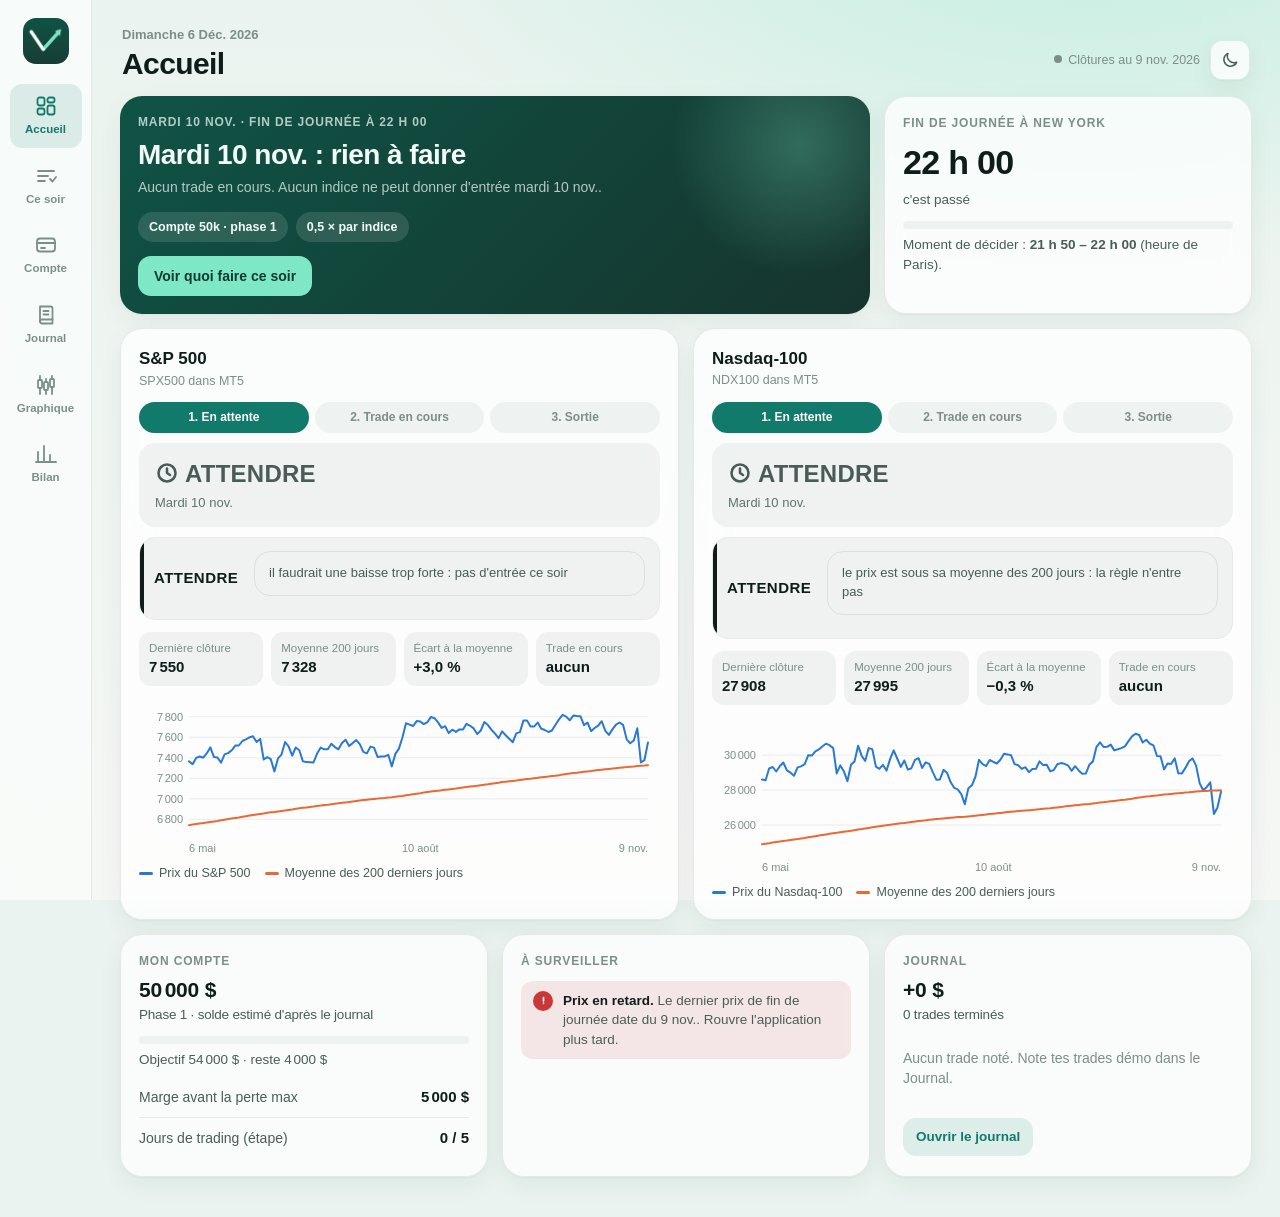
==== repli/index.html @ 4f83b770 "Repli : icônes au trait à la place des emojis Entrer, sortir, garder, rien à faire, stop, attente, t" ====
<!doctype html>
<html lang="fr">
<head>
<meta charset="utf-8">
<meta name="viewport" content="width=device-width, initial-scale=1, viewport-fit=cover">
<meta name="apple-mobile-web-app-capable" content="yes">
<meta name="mobile-web-app-capable" content="yes">
<meta name="apple-mobile-web-app-status-bar-style" content="black-translucent">
<meta name="apple-mobile-web-app-title" content="Repli">
<meta name="theme-color" content="#eaf3ef" media="(prefers-color-scheme: light)">
<meta name="theme-color" content="#0b1211" media="(prefers-color-scheme: dark)">
<title>Repli</title>
<link rel="manifest" href="manifest.webmanifest">
<link rel="apple-touch-icon" href="icons/apple-touch-icon.png">
<link rel="icon" href="icons/icon-192.png">
<link rel="stylesheet" href="app.css?v=202611092343">
<script>try{var t=JSON.parse(localStorage.getItem("repli:theme"));if(t==="light"||t==="dark")document.documentElement.dataset.theme=t;}catch(e){}</script>
</head>
<body>
<div class="shell">
  <nav class="nav" aria-label="Navigation">
    <div class="brand" aria-hidden="true"><img src="icons/icon-192.png" alt=""></div>
    <button data-v="bord" aria-label="Accueil"><svg viewBox="0 0 24 24"><rect x="3.5" y="3.5" width="7" height="8" rx="2"/><rect x="13.5" y="3.5" width="7" height="5" rx="2"/><rect x="3.5" y="14.5" width="7" height="6" rx="2"/><rect x="13.5" y="11.5" width="7" height="9" rx="2"/></svg><span>Accueil</span></button>
    <button data-v="ordres" aria-label="Ce soir"><svg viewBox="0 0 24 24"><path d="M4 7h16M4 12h10M4 17h7"/><path d="M16 15l2.5 2.5L22 13"/></svg><span>Ce soir</span></button>
    <button data-v="compte" aria-label="Compte"><svg viewBox="0 0 24 24"><rect x="3" y="5.5" width="18" height="13" rx="3"/><path d="M3 10h18"/><path d="M7 15h4"/></svg><span>Compte</span></button>
    <button data-v="journal" aria-label="Journal"><svg viewBox="0 0 24 24"><path d="M6 3.5h10.5a2 2 0 0 1 2 2V20.5H8a2 2 0 0 1-2-2z"/><path d="M6 18.5a2 2 0 0 1 2-2h10.5"/><path d="M9.5 8h5M9.5 11.5h5"/></svg><span>Journal</span></button>
    <button data-v="graph" aria-label="Graphique"><svg viewBox="0 0 24 24"><path d="M6 3v4M6 15v6M18 3v3M18 14v7M12 6v3M12 17v4"/><rect x="4" y="7" width="4" height="8" rx="1"/><rect x="10" y="9" width="4" height="8" rx="1"/><rect x="16" y="6" width="4" height="8" rx="1"/></svg><span>Graphique</span></button>
    <button data-v="regle" aria-label="Bilan"><svg viewBox="0 0 24 24"><path d="M4 20V10M10 20V4M16 20v-7M22 20H2"/></svg><span>Bilan</span></button>
  </nav>

  <main>
    <header class="top">
      <div>
        <p class="eyebrow" id="today">—</p>
        <h1 id="title">Accueil</h1>
      </div>
      <div class="top-right">
        <p class="stamp"><span class="live-dot" id="live-dot"></span><span id="stamp">Chargement des cours…</span></p>
        <button class="theme-btn" id="theme-btn" type="button" aria-label="Changer de thème">
          <svg class="i-sun" viewBox="0 0 24 24"><circle cx="12" cy="12" r="4.2"/><path d="M12 2.5v2.2M12 19.3v2.2M2.5 12h2.2M19.3 12h2.2M5.3 5.3l1.6 1.6M17.1 17.1l1.6 1.6M5.3 18.7l1.6-1.6M17.1 6.9l1.6-1.6"/></svg>
          <svg class="i-moon" viewBox="0 0 24 24"><path d="M20 14.5A8 8 0 0 1 9.5 4a8 8 0 1 0 10.5 10.5z"/></svg>
        </button>
      </div>
    </header>

    <!-- ACCUEIL -->
    <section class="view" id="v-bord" data-title="Accueil">
      <div class="grid">
        <article class="card hero s8" id="hero"></article>
        <article class="card s4" id="clock"></article>
        <article class="card s6 idx" id="idx-spx"></article>
        <article class="card s6 idx" id="idx-ndx"></article>
        <article class="card s4" id="mini-acct"></article>
        <article class="card s4" id="mini-alerts"></article>
        <article class="card s4" id="mini-journal"></article>
      </div>
    </section>

    <!-- ORDRES -->
    <section class="view" id="v-ordres" data-title="Ce soir" hidden>
      <div class="grid">
        <article class="card s12 vh" id="o-head"></article>
        <div class="s12 grid sub" id="o-list"></div>
        <details class="card s12 more-card">
          <summary><h2 style="margin:0">Passer l'ordre dans MetaTrader 5</h2></summary>
          <ol class="steps">
            <li>À <b id="o-when">21 h 50</b> (heure de Paris), lis le verdict de chaque indice ci-dessus.</li>
            <li><b>Entrer</b> : double-clic sur le symbole → <b>Ordre au marché</b>, volume = nombre de lots indiqué → <b>Buy</b>.</li>
            <li>Compte financé seulement : clic droit sur le trade → <b>Modifier</b> → <b>Stop Loss</b> au niveau indiqué (règle FundedNext des 3 %).</li>
            <li><b>Sortir</b> : onglet « Trade », <b>croix ×</b> au bout de la ligne du trade. Jamais « Sell » : ça ouvrirait un deuxième trade à l'envers.</li>
            <li>Note chaque entrée et chaque sortie dans le <b>Journal</b>, avec le prix réellement obtenu.</li>
          </ol>
        </details>
      </div>
    </section>

    <!-- COMPTE -->
    <section class="view" id="v-compte" data-title="Mon compte FundedNext" hidden>
      <div class="grid">
        <article class="card s7" id="acct-status"></article>
        <article class="card s5">
          <h2>Réglages du compte</h2>
          <label class="field"><span>Taille du compte</span><select id="c-size">
            <option value="6000">6 000 $</option><option value="15000">15 000 $</option><option value="25000">25 000 $</option>
            <option value="50000">50 000 $</option><option value="100000">100 000 $</option><option value="200000">200 000 $</option></select></label>
          <label class="field"><span>Taille de position</span><select id="c-lev"><option value="0.5">0,5 × par indice (tranquille)</option><option value="0.75">0,75 × par indice</option><option value="1">1 × par indice</option></select></label>
          <label class="field"><span>Étape</span><select id="c-phase"><option value="1">Phase 1 (+8 %)</option><option value="2">Phase 2 (+5 %)</option><option value="3">Compte financé</option></select></label>
          <label class="field"><span>Début de l'étape</span><input id="c-start" type="date"></label>
          <label class="field"><span>Solde actuel (MT5)</span><input id="c-bal" type="number" inputmode="decimal" placeholder="estimé d'après le journal"><em>$</em></label>
          <details class="more">
            <summary>Réglages avancés</summary>
            <label class="field"><span>Unités d'indice par lot, SPX500</span><input id="c-ct-spx" type="number" inputmode="decimal" step="any"></label>
            <label class="field"><span>Unités d'indice par lot, NDX100</span><input id="c-ct-ndx" type="number" inputmode="decimal" step="any"></label>
            <label class="field"><span>Pas de volume (lots)</span><input id="c-step" type="number" inputmode="decimal" step="any"></label>
            <p class="muted">À lire dans MT5 : clic droit sur le symbole → Spécification → « Taille du contrat » et « Pas du volume ».</p>
          </details>
        </article>
        <article class="card s12" id="live-card">
          <h2>Prix en direct</h2>
          <p class="muted" id="live-state" style="margin:0 0 10px">—</p>
          <label class="field"><span>Clé Finnhub (gratuite)</span><input id="fh-key" type="text" autocomplete="off" spellcheck="false" placeholder="colle ta clé ici"></label>
          <button class="btn" id="fh-save" style="max-width:340px">Enregistrer la clé</button>
          <p class="muted">Crée un compte gratuit sur finnhub.io, copie ta clé « API key » et colle-la ici. Elle reste sur cet appareil.</p>
        </article>
        <article class="card s12" id="notif-card">
          <h2>Notifications du soir</h2>
          <p class="muted" style="margin:0 0 10px">Vers 21 h 30 (heure de Paris), une notification te dit quoi faire, seulement les soirs où un indice est à surveiller.</p>
          <button class="btn" id="n-on" style="max-width:340px">Activer les notifications</button>
          <p class="muted" id="n-status"></p>
          <div id="n-code" hidden>
            <label class="field col"><textarea id="n-sub" rows="4" readonly></textarea></label>
            <button class="btn ghost small" id="n-copy">Copier le code</button>
          </div>
        </article>
        <details class="card s12 more-card">
          <summary><h2 style="margin:0">Les mots de l'appli</h2></summary>
          <div class="rules">
            <div><b>Entrer</b><span>Acheter l'indice (bouton Buy dans MT5). Le trade commence.</span></div>
            <div><b>Sortir</b><span>Fermer le trade (la croix × dans MT5). On encaisse le gain ou la perte.</span></div>
            <div><b>Fin de journée</b><span>Le prix au moment où la Bourse de New York ferme : 22 h à Paris (21 h certaines semaines).</span></div>
            <div><b>Niveau d'entrée</b><span>Si le prix de fin de journée est en dessous, on entre ce soir-là.</span></div>
            <div><b>Niveau de sortie</b><span>Si le prix de fin de journée est au-dessus, on sort ce soir-là. Il change chaque jour.</span></div>
            <div><b>Sortie obligatoire</b><span>Au bout d'environ 2 semaines, on sort quoi qu'il arrive.</span></div>
            <div><b>Stop</b><span>Sortie automatique si le prix tombe trop bas. Obligatoire seulement sur le compte financé.</span></div>
            <div><b>Lot</b><span>La quantité achetée dans MT5. L'appli calcule le nombre de lots pour toi.</span></div>
          </div>
        </details>
        <article class="card s12">
          <h2>Les règles du Stellar 2-Step</h2>
          <div class="rules">
            <div><b>Objectifs</b><span>+8 % (phase 1) puis +5 % (phase 2), au moins 5 jours de trading par phase, sans limite de temps.</span></div>
            <div><b>Perte du jour</b><span>5 % du capital de départ, pertes en cours comprises, remise à zéro à minuit (heure du serveur).</span></div>
            <div><b>Perte maximale</b><span>10 % du capital de départ, fixe.</span></div>
            <div><b>Compte financé</b><span>Risque ≤ 3 % à tout moment : un stop sur chaque position. 1er paiement 21 jours après, puis tous les 14 jours, 80 %.</span></div>
            <div><b>Inactivité</b><span>Compte désactivé après 60 jours sans trade.</span></div>
            <div><b>Week-end</b><span>Positions de nuit et de week-end autorisées ; frais de nuit triplés le vendredi.</span></div>
          </div>
          <p class="muted">Règles relevées sur fundednext.com le 7 novembre 2026. Vérifie-les avant d'acheter.</p>
          <p class="muted" id="app-ver"></p>
        </article>
      </div>
    </section>

    <!-- JOURNAL -->
    <section class="view" id="v-journal" data-title="Journal de trades" hidden>
      <div class="grid">
        <article class="card s12 t-card">
          <div class="t-head"><h2 style="margin:0">Trades</h2><div class="seg two" id="t-seg" role="tablist"></div></div>
          <div class="list" id="t-list"></div>
        </article>
        <article class="card s8">
          <h2>Mes résultats</h2>
          <div class="kpis" id="j-kpis"></div>
          <div class="chart" id="j-chart"></div>
        </article>
        <article class="card s4">
          <h2 id="j-form-title">Noter un trade</h2>
          <input type="hidden" id="j-id">
          <label class="field"><span>Indice</span><select id="j-idx"><option value="spx">S&amp;P 500 (SPX500)</option><option value="ndx">Nasdaq-100 (NDX100)</option></select></label>
          <label class="field"><span>Type</span><select id="j-kind"><option value="regle">Trade de la règle</option><option value="entretien">Trade d'entretien</option></select></label>
          <div class="pair">
            <label class="field"><span>Entrée le</span><input id="j-d1" type="date"></label>
            <label class="field"><span>Prix</span><input id="j-p1" type="number" inputmode="decimal" step="any"></label>
          </div>
          <label class="field"><span>Lots</span><input id="j-lots" type="number" inputmode="decimal" step="any"></label>
          <div class="pair">
            <label class="field"><span>Sortie le</span><input id="j-d2" type="date"></label>
            <label class="field"><span>Prix</span><input id="j-p2" type="number" inputmode="decimal" step="any"></label>
          </div>
          <label class="field"><span>Frais de nuit et autres</span><input id="j-fee" type="number" inputmode="decimal" step="any" placeholder="0"><em>$</em></label>
          <button class="btn" id="j-save">Enregistrer</button>
          <button class="btn ghost" id="j-cancel" hidden>Annuler la modification</button>
          <p class="muted">Laisse la sortie vide tant que le trade est en cours.</p>
        </article>
        <article class="card s12">
          <h2>Tous mes trades</h2>
          <div class="table-wrap"><table class="tbl"><thead><tr><th>Indice</th><th>Entrée</th><th>Sortie</th><th>Lots</th><th>Résultat</th><th></th></tr></thead><tbody id="j-list"></tbody></table></div>
          <div class="row-btns">
            <button class="btn ghost small" id="j-export">Copier une sauvegarde</button>
            <button class="btn ghost small" id="j-import">Restaurer une sauvegarde</button>
          </div>
        </article>
      </div>
    </section>

    <!-- GRAPHIQUE -->
    <section class="view" id="v-graph" data-title="Graphique" hidden>
      <div class="grid">
        <article class="card s12 g-card">
          <div class="g-top">
            <div class="g-seg" id="g-idx"><button data-gidx="ndx">Nasdaq-100</button><button data-gidx="spx">S&amp;P 500</button></div>
            <div class="g-seg" id="g-mode"><button data-gmode="trades">Mes trades</button><button data-gmode="live">Direct</button></div>
            <div class="g-seg" id="g-int"><button data-gint="5">5 min</button><button data-gint="60">1 h</button><button data-gint="D">Jour</button></div>
          </div>
          <div id="g-status"></div>
          <div class="tv" id="g-tv"></div>
        </article>
      </div>
    </section>

    <!-- REGLE -->
    <section class="view" id="v-regle" data-title="Bilan de la règle" hidden>
      <div class="grid">
        <article class="card s12 note">
          <div class="bar-head">
            <div>
              <h2 style="margin:0">Et si j'avais commencé le 2 janvier ?</h2>
              <p class="muted" id="b-conf" style="margin:4px 0 0">—</p>
            </div>
            <label class="field" style="margin:0;min-width:230px"><span>Année</span><select id="b-year" style="max-width:none"></select></label>
          </div>
        </article>
        <article class="card s12"><div class="kpis k8" id="b-kpis"></div></article>
        <article class="card s8">
          <h2>Performance de la règle</h2>
          <p class="muted" id="b-perf-sub" style="margin:0">—</p>
          <div class="chart" id="b-perf"></div>
        </article>
        <article class="card s4" id="b-acct"></article>
        <article class="card s6">
          <h2>Résultat de chaque trade</h2>
          <p class="muted" style="margin:0">En dollars sur ton compte, frais estimés déduits.</p>
          <div class="chart" id="b-bars"></div>
        </article>
        <article class="card s6">
          <h2>Résultat par mois</h2>
          <p class="muted" style="margin:0">Trades classés au mois de leur vente.</p>
          <div class="chart" id="b-month"></div>
        </article>
        <article class="card s12">
          <h2>Les signaux de l'année</h2>
          <div class="table-wrap"><table class="tbl"><thead><tr><th>Indice</th><th>Entrée</th><th>Prix</th><th>Sortie</th><th>Prix</th><th>Durée</th><th>Indice</th><th>Sur le compte</th></tr></thead><tbody id="b-list"></tbody></table></div>
        </article>
        <article class="card s6">
          <h2>La règle, en 3 lignes</h2>
          <ol class="steps">
            <li><b>Entrer</b> (acheter) à la fin de la journée quand l'indice vient de baisser fortement sur 2 jours, mais reste au-dessus de sa moyenne des 200 derniers jours.</li>
            <li><b>Sortir</b> (fermer le trade) le premier soir où il finit au-dessus de son niveau de sortie (la moyenne de ses 4 derniers prix de fin de journée), au plus tard après environ 2 semaines.</li>
            <li>S&amp;P 500 et Nasdaq-100 séparément, un seul trade à la fois par indice. On ne parie jamais à la baisse.</li>
          </ol>
        </article>
        <article class="card s6">
          <h2>Ce que disent les tests</h2>
          <div class="facts">
            <div><span>Trades gagnants</span><b>≈ 70 %</b></div>
            <div><span>Gain moyen par trade depuis 2009</span><b>+0,37 %</b><small>+0,26 % avec le stop de 3 %</small></div>
            <div><span>Trades par an et par indice</span><b>8 à 9</b></div>
            <div><span>Comptes 50k payés (0,5 ×, sur 4 ans)</span><b>49 %</b><small>gain moyen +1 271 $ par compte</small></div>
            <div><span>Départs janv. 2023 et 2024 (0,5 ×)</span><b>+4 163 $</b><small>sans compte cramé</small></div>
            <div><span>Pire chute dans une journée (2026)</span><b>−6,5 %</b><small>9 juin et 5 novembre, les deux indices</small></div>
          </div>
          <p class="muted">Simulations sur l'historique 1991–2026 : le passé ne garantit rien. À confirmer en démo.</p>
        </article>
      </div>
    </section>
  </main>
</div>
<div class="sheet-wrap" id="sheet" hidden>
  <div class="sheet-bg" data-close></div>
  <div class="sheet" role="dialog" aria-modal="true" aria-label="Détail"><button class="sheet-x" data-close aria-label="Fermer">×</button><div id="sheet-body"></div></div>
</div>
<script src="app.js?v=202611092343"></script>
</body>
</html>
---- repli/app.css ----
/* Repli : tableau de bord de la regle de repli pour un compte FundedNext. Ordinateur et iPhone. */
:root{
  --bg-1:#eaf3ef; --bg-2:#f5f7f4; --glow:rgba(126,231,197,.35);
  --card:rgba(255,255,255,.74); --card-solid:#ffffff; --line:rgba(16,44,38,.09); --field:rgba(16,44,38,.05);
  --ink:#0f1d1a; --ink-2:#4a5c57; --ink-3:#7d8e89;
  --accent:#127a6a; --accent-2:#0f5a4e; --accent-soft:rgba(18,122,106,.12); --mint:#7ee7c5;
  --hero-1:#0f5446; --hero-2:#16342d; --hero-ink:#f2fbf8; --hero-ink-2:rgba(242,251,248,.72);
  --good:#0f8a4f; --good-soft:rgba(15,138,79,.12); --warn:#b26b00; --warn-soft:rgba(217,140,0,.14); --crit:#c93838; --crit-soft:rgba(201,56,56,.11);
  --s1:#2a78d6; --s2:#eb6834; --grid:rgba(16,44,38,.08);
  --shadow:0 1px 2px rgba(16,44,38,.04),0 8px 24px rgba(16,44,38,.06);
  --nav:rgba(250,252,251,.86);
  color-scheme:light;
}
@media (prefers-color-scheme:dark){:root:not([data-theme="light"]){
  --bg-1:#0b1211; --bg-2:#0e1716; --glow:rgba(60,194,166,.12);
  --card:rgba(22,32,30,.78); --card-solid:#16201e; --line:rgba(255,255,255,.08); --field:rgba(255,255,255,.05);
  --ink:#eef6f3; --ink-2:#a9bab5; --ink-3:#768883;
  --accent:#3cc2a6; --accent-2:#7ee7c5; --accent-soft:rgba(60,194,166,.16); --mint:#7ee7c5;
  --hero-1:#13584a; --hero-2:#0f2a24;
  --good:#3cc58a; --good-soft:rgba(60,197,138,.15); --warn:#f0a630; --warn-soft:rgba(240,166,48,.15); --crit:#ef6b6b; --crit-soft:rgba(239,107,107,.14);
  --s1:#3987e5; --s2:#d95926; --grid:rgba(255,255,255,.08);
  --shadow:0 1px 2px rgba(0,0,0,.3),0 8px 24px rgba(0,0,0,.25);
  --nav:rgba(14,22,21,.88);
  color-scheme:dark;
}}
:root[data-theme="dark"]{
  --bg-1:#0b1211; --bg-2:#0e1716; --glow:rgba(60,194,166,.12);
  --card:rgba(22,32,30,.78); --card-solid:#16201e; --line:rgba(255,255,255,.08); --field:rgba(255,255,255,.05);
  --ink:#eef6f3; --ink-2:#a9bab5; --ink-3:#768883;
  --accent:#3cc2a6; --accent-2:#7ee7c5; --accent-soft:rgba(60,194,166,.16);
  --hero-1:#13584a; --hero-2:#0f2a24;
  --good:#3cc58a; --good-soft:rgba(60,197,138,.15); --warn:#f0a630; --warn-soft:rgba(240,166,48,.15); --crit:#ef6b6b; --crit-soft:rgba(239,107,107,.14);
  --s1:#3987e5; --s2:#d95926; --grid:rgba(255,255,255,.08);
  --shadow:0 1px 2px rgba(0,0,0,.3),0 8px 24px rgba(0,0,0,.25);
  --nav:rgba(14,22,21,.88);
  color-scheme:dark;
}

*{box-sizing:border-box;-webkit-tap-highlight-color:transparent}
html,body{margin:0}
body{background:var(--bg-1);background-image:radial-gradient(1200px 600px at 85% -10%,var(--glow),transparent 60%),linear-gradient(180deg,var(--bg-1),var(--bg-2));background-attachment:fixed;
  color:var(--ink);font:15px/1.45 -apple-system,BlinkMacSystemFont,"SF Pro Text","Segoe UI",Roboto,sans-serif;-webkit-font-smoothing:antialiased;min-height:100vh}
.shell{display:flex;min-height:100vh}
main{flex:1;min-width:0;padding:calc(env(safe-area-inset-top,0px) + 18px) 16px calc(96px + env(safe-area-inset-bottom,0px));max-width:1280px;margin:0 auto}

/* navigation : barre en bas sur telephone, colonne a gauche sur ordinateur */
.nav{position:fixed;left:0;right:0;bottom:0;z-index:20;display:grid;grid-template-columns:repeat(6,1fr);background:var(--nav);
  -webkit-backdrop-filter:saturate(180%) blur(18px);backdrop-filter:saturate(180%) blur(18px);border-top:1px solid var(--line);
  padding:6px 6px calc(6px + env(safe-area-inset-bottom,0px))}
.nav .brand{display:none}
.nav button{border:0;background:none;color:var(--ink-3);font:inherit;font-size:11px;font-weight:600;display:flex;flex-direction:column;align-items:center;gap:3px;padding:5px 0;border-radius:12px;cursor:pointer}
.nav svg{width:24px;height:24px;fill:none;stroke:currentColor;stroke-width:1.8;stroke-linecap:round;stroke-linejoin:round}
.nav button[aria-current="page"]{color:var(--accent)}
@media (min-width:900px){
  .nav{position:sticky;top:0;align-self:flex-start;height:100vh;width:92px;flex:none;display:flex;flex-direction:column;align-items:center;gap:6px;
    border-top:0;border-right:1px solid var(--line);padding:18px 10px;background:var(--nav)}
  .nav .brand{display:block;margin-bottom:14px}
  .nav .brand img{width:46px;height:46px;border-radius:13px;display:block}
  .nav button{width:72px;padding:10px 0;font-size:11.5px}
  .nav button:hover{background:var(--field);color:var(--ink-2)}
  .nav button[aria-current="page"]{background:var(--accent-soft);color:var(--accent)}
  main{padding:26px 28px 40px}
}

.top{display:flex;justify-content:space-between;align-items:flex-end;gap:12px;flex-wrap:wrap;margin:0 2px 16px}
.eyebrow{margin:0;font-size:13px;color:var(--ink-3);font-weight:600;text-transform:capitalize}
h1{margin:2px 0 0;font-size:30px;line-height:1.1;letter-spacing:-.02em;font-weight:720}
.stamp{margin:0;font-size:12.5px;color:var(--ink-3)}
h2{margin:0 0 10px;font-size:16.5px;font-weight:680;letter-spacing:-.01em}
h3{margin:0;font-size:12px;font-weight:650;text-transform:uppercase;letter-spacing:.07em;color:var(--ink-3)}
.muted{color:var(--ink-2);font-size:13.5px;margin:8px 0 0}
b{font-weight:650}

.grid{display:grid;grid-template-columns:repeat(12,1fr);gap:14px}
.grid>*{grid-column:span 12;min-width:0}
@media (min-width:760px){.s6{grid-column:span 6}.s4,.s5,.s7,.s8{grid-column:span 6}.s12{grid-column:span 12}}
@media (min-width:1100px){.s4{grid-column:span 4}.s5{grid-column:span 5}.s7{grid-column:span 7}.s8{grid-column:span 8}}
.card{background:var(--card);border:1px solid var(--line);border-radius:22px;padding:18px;box-shadow:var(--shadow);
  -webkit-backdrop-filter:blur(14px);backdrop-filter:blur(14px)}

/* carte principale */
.hero{background:linear-gradient(135deg,var(--hero-1),var(--hero-2));color:var(--hero-ink);border:0;position:relative;overflow:hidden}
.hero::after{content:"";position:absolute;right:-60px;top:-80px;width:260px;height:260px;border-radius:50%;background:radial-gradient(circle,rgba(126,231,197,.28),transparent 70%)}
.hero h3{color:var(--hero-ink-2)}
.hero .big{font-size:28px;line-height:1.15;font-weight:720;letter-spacing:-.02em;margin:8px 0 6px;max-width:30ch}
.hero p{margin:0;color:var(--hero-ink-2);font-size:14px;max-width:62ch}
.hero .chips{display:flex;flex-wrap:wrap;gap:8px;margin-top:14px;position:relative;z-index:1}
.chip{display:inline-flex;align-items:center;gap:6px;padding:6px 11px;border-radius:999px;font-size:12.5px;font-weight:600;background:rgba(255,255,255,.12);color:var(--hero-ink)}
.hero .btn{background:var(--mint);color:#0d3a31;width:auto;display:inline-block;margin-top:14px;padding:10px 16px;font-size:14px;position:relative;z-index:1}

/* horloge */
.clock .when{font-size:34px;font-weight:720;letter-spacing:-.02em;font-variant-numeric:tabular-nums;margin:6px 0 2px}
.bar{height:8px;border-radius:6px;background:var(--field);overflow:hidden;margin:12px 0 6px}
.bar i{display:block;height:100%;background:var(--accent);border-radius:6px;transition:width .4s}
.bar.crit i{background:var(--crit)} .bar.warn i{background:var(--warn)}

/* cartes indices */
.idx .head{display:flex;justify-content:space-between;align-items:flex-start;gap:10px}
.idx .name{font-size:17px;font-weight:700}
.idx .sym{font-size:12.5px;color:var(--ink-3)}
.pill{display:inline-flex;align-items:center;gap:6px;padding:5px 10px;border-radius:999px;font-size:12.5px;font-weight:650;white-space:nowrap}
.pill.buy{background:var(--accent-soft);color:var(--accent)} .pill.hold{background:var(--good-soft);color:var(--good)}
.pill.none{background:var(--field);color:var(--ink-2)} .pill.sell{background:var(--warn-soft);color:var(--warn)}
.pill i{width:7px;height:7px;border-radius:50%;background:currentColor}
.signal{margin:12px 0 4px;font-size:21px;font-weight:700;letter-spacing:-.01em;line-height:1.25}
.signal small{display:block;font-size:13.5px;font-weight:500;color:var(--ink-2);margin-top:4px}
.stats{display:grid;grid-template-columns:repeat(4,1fr);gap:8px;margin:12px 0 4px}
.stats div{background:var(--field);border-radius:12px;padding:8px 10px}
.stats span{display:block;font-size:11.5px;color:var(--ink-3)}
.stats b{display:block;font-size:15px;font-variant-numeric:tabular-nums}
@media (max-width:480px){.stats{grid-template-columns:repeat(2,1fr)}}

/* graphiques */
.chart{position:relative;margin-top:10px}
.chart svg{display:block;width:100%;height:auto;overflow:visible}
.chart .gl{stroke:var(--grid);stroke-width:1}
.chart .ax{fill:var(--ink-3);font-size:11px;font-variant-numeric:tabular-nums}
.chart .ln{fill:none;stroke-width:2;stroke-linejoin:round;stroke-linecap:round}
.chart .ref{stroke:var(--ink-3);stroke-width:1}
.chart .reflab{fill:var(--ink-2);font-size:11px;font-weight:600}
.chart .cross{stroke:var(--ink-3);stroke-width:1}
.chart .dot{stroke:var(--card-solid);stroke-width:2}
.legend{display:flex;flex-wrap:wrap;gap:6px 14px;font-size:12.5px;color:var(--ink-2);margin-top:8px}
.legend span{display:inline-flex;align-items:center;gap:6px}
.legend i{width:14px;height:3px;border-radius:2px;display:block}
.tip{position:absolute;pointer-events:none;background:var(--card-solid);border:1px solid var(--line);box-shadow:var(--shadow);border-radius:10px;padding:7px 9px;font-size:12px;
  line-height:1.4;white-space:nowrap;color:var(--ink);transform:translate(-50%,-100%);z-index:3}
.tip b{font-variant-numeric:tabular-nums}
.tip .k{display:inline-block;width:10px;height:3px;border-radius:2px;margin-right:6px;vertical-align:middle}

/* listes et lignes */
.rows{margin:0}
.rows div{display:flex;justify-content:space-between;align-items:baseline;gap:12px;padding:9px 0;border-top:1px solid var(--line)}
.rows div:first-child{border-top:0}
.rows dt{color:var(--ink-2);font-size:14px}
.rows dd{margin:0;font-weight:650;font-variant-numeric:tabular-nums;text-align:right}
.alerts{display:flex;flex-direction:column;gap:8px;margin:0;padding:0;list-style:none}
.alerts li{display:flex;gap:10px;align-items:flex-start;padding:10px 12px;border-radius:12px;background:var(--field);font-size:13.5px;color:var(--ink-2)}
.alerts li b{color:var(--ink)}
.alerts li.warn{background:var(--warn-soft)} .alerts li.crit{background:var(--crit-soft)} .alerts li.ok{background:var(--good-soft)}
.alerts .ic{flex:none;width:20px;height:20px;border-radius:50%;display:grid;place-items:center;font-size:12px;font-weight:800;color:#fff;background:var(--ink-3)}
.alerts li.warn .ic{background:var(--warn)} .alerts li.crit .ic{background:var(--crit)} .alerts li.ok .ic{background:var(--good)}

/* ordres */
.ticket .big-act{font-size:22px;font-weight:720;letter-spacing:-.01em;margin:10px 0 2px}
.ticket .big-act.buy{color:var(--accent)} .ticket .big-act.sell{color:var(--warn)}
.ticket .order{display:grid;grid-template-columns:repeat(3,1fr);gap:8px;margin:12px 0}
.ticket .order div{background:var(--field);border-radius:12px;padding:10px}
.ticket .order span{display:block;font-size:11.5px;color:var(--ink-3)}
.ticket .order b{display:block;font-size:18px;font-variant-numeric:tabular-nums}
@media (max-width:480px){.ticket .order{grid-template-columns:1fr 1fr}}
.verdict{margin-top:10px;padding:12px 14px;border-radius:14px;font-weight:650;background:var(--field)}
.verdict small{display:block;font-weight:400;color:var(--ink-2);font-size:13px;margin-top:3px}
.verdict.buy{background:var(--accent-soft)} .verdict.sell{background:var(--warn-soft)} .verdict.ok{background:var(--good-soft)}
.note{background:var(--accent-soft);border-color:transparent;box-shadow:none}
.steps{margin:0;padding-left:20px;display:flex;flex-direction:column;gap:8px;color:var(--ink-2);font-size:14px}
.steps b{color:var(--ink)}

/* formulaires */
.field{display:flex;align-items:center;gap:10px;background:var(--field);border-radius:12px;padding:3px 12px;margin:0 0 8px;min-height:46px}
.field span{flex:1;font-size:14px;color:var(--ink-2)}
.field input,.field select{font:inherit;font-size:16px;color:var(--ink);background:transparent;border:0;outline:0;text-align:right;width:52%;min-width:0;padding:9px 0}
.field select{-webkit-appearance:none;appearance:none;color:var(--accent);font-weight:600;width:auto;max-width:62%;text-align-last:right;cursor:pointer}
.field em{font-style:normal;color:var(--ink-3)}
.field:focus-within{box-shadow:0 0 0 2px var(--accent)}
.pair{display:grid;grid-template-columns:1fr 1fr;gap:8px}
.pair .field input{width:58%}
.more summary{cursor:pointer;color:var(--accent);font-weight:600;font-size:14px;margin:6px 0 8px;list-style:none}
.more summary::-webkit-details-marker{display:none}
.btn{display:block;width:100%;border:0;border-radius:13px;background:var(--accent);color:#fff;font:inherit;font-size:15.5px;font-weight:650;padding:12px;margin-top:6px;cursor:pointer}
.btn.ghost{background:var(--accent-soft);color:var(--accent)}
.btn.small{width:auto;display:inline-block;font-size:13.5px;padding:9px 13px}
.btn:active{opacity:.85}
.row-btns{display:flex;gap:8px;flex-wrap:wrap;margin-top:12px}

/* tableaux */
.table-wrap{overflow-x:auto;margin:0 -4px}
.tbl{width:100%;border-collapse:collapse;font-size:14px;font-variant-numeric:tabular-nums}
.tbl th{font-size:11.5px;text-transform:uppercase;letter-spacing:.06em;color:var(--ink-3);font-weight:650;text-align:right;padding:6px 4px}
.tbl td{text-align:right;padding:10px 4px;border-top:1px solid var(--line);white-space:nowrap}
.tbl th:first-child,.tbl td:first-child{text-align:left}
.tbl .act{display:flex;gap:4px;justify-content:flex-end}
.tbl .act button{border:0;background:var(--field);color:var(--ink-2);border-radius:8px;padding:5px 8px;font:inherit;font-size:12.5px;cursor:pointer}
.tbl .act button.del{color:var(--crit)}
.pos{color:var(--good)} .neg{color:var(--crit)}
.kpis{display:grid;grid-template-columns:repeat(4,1fr);gap:8px;margin-bottom:6px}
.kpis div{background:var(--field);border-radius:12px;padding:10px}
.kpis span{display:block;font-size:11.5px;color:var(--ink-3)}
.kpis b{display:block;font-size:19px;font-variant-numeric:tabular-nums}
@media (max-width:560px){.kpis{grid-template-columns:repeat(2,1fr)}}
.facts{display:grid;grid-template-columns:1fr 1fr;gap:8px}
.facts div{background:var(--field);border-radius:12px;padding:10px}
.facts span{display:block;font-size:12px;color:var(--ink-3)}
.facts b{display:block;font-size:19px;font-variant-numeric:tabular-nums}
.facts small{display:block;font-size:12px;color:var(--ink-2)}
.rules{display:grid;grid-template-columns:repeat(auto-fit,minmax(220px,1fr));gap:8px}
.rules div{background:var(--field);border-radius:12px;padding:10px 12px}
.rules b{display:block;font-size:13.5px;margin-bottom:2px}
.rules span{font-size:13.5px;color:var(--ink-2)}
.empty{color:var(--ink-3);font-size:14px;padding:10px 0}
[hidden]{display:none!important}

/* bilan */
.bar-head{display:flex;justify-content:space-between;align-items:center;gap:12px;flex-wrap:wrap}
.kpis.k8{grid-template-columns:repeat(4,1fr);margin:0}
@media (min-width:1100px){.kpis.k8{grid-template-columns:repeat(8,1fr)}}
.kpis small{display:block;font-size:11.5px;color:var(--ink-2)}
.chart .bar-pos{fill:var(--s1)} .chart .bar-neg{fill:var(--s2)}
.chart .zero{stroke:var(--ink-3);stroke-width:1}
.chart .bar-hit{fill:transparent;cursor:default}
.chart .bar-hl{fill:var(--grid)}
.timeline{list-style:none;margin:8px 0 0;padding:0;display:flex;flex-direction:column}
.timeline li{display:grid;grid-template-columns:62px 1fr;gap:10px;padding:8px 0;border-top:1px solid var(--line);font-size:13.5px;color:var(--ink-2)}
.timeline li:first-child{border-top:0}
.timeline time{font-weight:650;color:var(--ink);font-variant-numeric:tabular-nums}
.timeline .ok{color:var(--good)} .timeline .bad{color:var(--crit)}
@media (max-width:560px){.kpis.k8{grid-template-columns:repeat(2,1fr)}}

/* ordres et positions */
.sec{display:flex;align-items:flex-start;gap:12px;margin:10px 2px -2px}
.sec .num{flex:none;width:30px;height:30px;border-radius:50%;display:grid;place-items:center;background:var(--accent);color:#fff;font-weight:750;font-size:15px}
.sec h2{font-size:19px;margin:2px 0 0}
.sec .muted{margin:2px 0 0}
.grid.sub{gap:14px;margin:0}
.summary .sum-row{display:grid;grid-template-columns:repeat(3,1fr);gap:8px;margin-top:12px}
.summary .sum-row div{background:var(--card);border-radius:14px;padding:10px 12px}
.summary .sum-row span{display:block;font-size:12px;color:var(--ink-3)}
.summary .sum-row b{display:block;font-size:17px}
@media (max-width:560px){.summary .sum-row{grid-template-columns:1fr}}
.posc .head{display:flex;justify-content:space-between;align-items:flex-start;gap:10px}
.posc .pl{font-size:30px;font-weight:750;letter-spacing:-.02em;font-variant-numeric:tabular-nums;margin:8px 0 0;line-height:1.1}
.posc .pl small{font-size:15px;font-weight:600;margin-left:6px}
.posc .src{font-size:12.5px;color:var(--ink-3);margin-top:2px}
.posc .gauge{margin:14px 0 4px}
.posc .gauge .track{position:relative;height:10px;border-radius:6px;background:var(--field)}
.posc .gauge .fill{position:absolute;top:0;bottom:0;border-radius:6px;background:var(--accent)}
.posc .gauge .mark{position:absolute;top:-4px;width:2px;height:18px;background:var(--ink-3);border-radius:1px}
.posc .gauge .labels{display:flex;justify-content:space-between;font-size:12px;color:var(--ink-3);margin-top:6px;gap:8px}
.posc .gauge .labels b{color:var(--ink);font-weight:650}
.chart .ref-stop{stroke:var(--crit);stroke-width:1}
.chart .ref-sell{stroke:var(--good);stroke-width:1}
.chart .ref-buy{stroke:var(--ink-3);stroke-width:1}
.more-card summary{cursor:pointer;list-style:none;display:flex;justify-content:space-between;align-items:center}
.more-card summary::-webkit-details-marker{display:none}
.more-card summary::after{content:"›";color:var(--ink-3);font-size:24px;transform:rotate(90deg);transition:transform .2s}
.more-card[open] summary::after{transform:rotate(-90deg)}
.more-card[open] summary{margin-bottom:12px}
.chart .zone-good{fill:var(--good-soft)}
.chart .zone-crit{fill:var(--crit-soft)}
.chart .reflab{paint-order:stroke;stroke:var(--card-solid);stroke-width:3px;stroke-linejoin:round}
.chart-note{font-size:12.5px;color:var(--ink-2);margin:6px 0 0}

/* etapes et consigne */
.tracker{display:flex;gap:6px;margin:12px 0 10px}
.tracker span{flex:1;text-align:center;padding:7px 4px;border-radius:999px;background:var(--field);font-size:12px;color:var(--ink-3);font-weight:650;white-space:nowrap;overflow:hidden;text-overflow:ellipsis}
.tracker span.on{background:var(--accent);color:#fff}
.tracker span.done{background:var(--accent-soft);color:var(--accent)}
.plan{border-radius:16px;padding:14px 16px;margin:0 0 10px}
.plan .t{font-size:18px;font-weight:720;line-height:1.3;letter-spacing:-.01em}
.plan .s{font-size:14px;color:var(--ink-2);margin-top:5px}
.plan.idle{background:var(--field)} .plan.watch{background:var(--accent-soft)} .plan.act{background:var(--warn-soft)} .plan.alert{background:var(--crit-soft)}
.verdict.act{background:var(--warn-soft)}
.how{border:1px dashed var(--line);border-radius:12px;padding:10px 12px;font-size:13.5px;color:var(--ink-2);margin-top:10px;line-height:1.5}
.how b{color:var(--ink)}
@media (max-width:420px){.tracker span{font-size:11px}}

/* bouton de theme : soleil en mode sombre (passer en clair), lune en mode clair (passer en sombre) */
.top-right{display:flex;align-items:center;gap:10px;margin-left:auto}
.theme-btn{flex:none;width:40px;height:40px;border-radius:12px;border:1px solid var(--line);background:var(--card);color:var(--ink-2);display:grid;place-items:center;cursor:pointer;
  box-shadow:var(--shadow);-webkit-backdrop-filter:blur(14px);backdrop-filter:blur(14px)}
.theme-btn:hover{color:var(--accent)}
.theme-btn svg{width:20px;height:20px;fill:none;stroke:currentColor;stroke-width:1.8;stroke-linecap:round;stroke-linejoin:round}
.theme-btn .i-sun{display:none}
@media (prefers-color-scheme:dark){:root:not([data-theme="light"]) .theme-btn .i-sun{display:block}:root:not([data-theme="light"]) .theme-btn .i-moon{display:none}}
:root[data-theme="dark"] .theme-btn .i-sun{display:block}
:root[data-theme="dark"] .theme-btn .i-moon{display:none}
@media (max-width:560px){.top{position:relative;padding-right:52px}.top-right{width:100%}.theme-btn{position:absolute;top:4px;right:0}}

/* onglet Ordres : en-tete, onglets, lignes */
.oh{display:flex;justify-content:space-between;align-items:center;gap:12px}
.oh-k{text-align:right}.oh-k span{display:block;font-size:12px;color:var(--ink-3)}.oh-k b{font-size:22px;font-variant-numeric:tabular-nums}
.seg{display:grid;grid-template-columns:repeat(3,1fr);gap:4px;background:var(--card);border:1px solid var(--line);border-radius:14px;padding:4px;box-shadow:var(--shadow)}
.seg button{border:0;background:none;border-radius:10px;padding:10px 4px;font:inherit;font-size:14px;font-weight:650;color:var(--ink-2);cursor:pointer}
.seg button em{font-style:normal;display:inline-block;min-width:20px;padding:1px 6px;border-radius:999px;background:var(--field);font-size:12px;margin-left:4px}
.seg button[aria-selected="true"]{background:var(--accent);color:#fff}
.seg button[aria-selected="true"] em{background:rgba(255,255,255,.22)}
.list{display:flex;flex-direction:column;gap:8px}
.row{display:flex;align-items:center;gap:12px;width:100%;text-align:left;border:1px solid var(--line);background:var(--card);border-radius:16px;padding:12px 14px;font:inherit;color:var(--ink);cursor:pointer;box-shadow:var(--shadow)}
.row:active{transform:scale(.99)}
.row .rm{flex:1;min-width:0}.row .rm b{display:block;font-size:16px}.row .rm small{display:block;color:var(--ink-3);font-size:12.5px;margin-top:1px}
.row .rr{display:flex;flex-direction:column;align-items:flex-end;gap:4px}.row .rr b{font-size:17px;font-variant-numeric:tabular-nums}.row .rr small{font-size:12px;color:var(--ink-3)}
.row .chev{color:var(--ink-3);font-size:22px;line-height:1}
.mini{display:block;height:5px;border-radius:4px;background:var(--field);margin-top:6px;overflow:hidden;max-width:180px}.mini i{display:block;height:100%;background:var(--accent)}
.side{flex:none;display:inline-grid;place-items:center;min-width:52px;padding:6px 8px;border-radius:10px;font-size:12px;font-weight:800;letter-spacing:.04em}
.side.buy{background:var(--good-soft);color:var(--good)} .side.none{background:var(--field);color:var(--ink-3)} .side.out{background:var(--warn-soft);color:var(--warn)}
.chipx{display:inline-block;padding:3px 9px;border-radius:999px;font-size:11.5px;font-weight:700;white-space:nowrap}
.chipx.watch{background:var(--accent-soft);color:var(--accent)} .chipx.idle{background:var(--field);color:var(--ink-3)} .chipx.ok{background:var(--good-soft);color:var(--good)} .chipx.act{background:var(--warn-soft);color:var(--warn)}

/* fiche detaillee : feuille en bas sur telephone, fenetre au centre sur ordinateur */
body.noscroll{overflow:hidden}
.sheet-wrap{position:fixed;inset:0;z-index:50;display:flex;align-items:flex-end;justify-content:center}
.sheet-bg{position:absolute;inset:0;background:rgba(5,15,13,.45)}
.sheet{position:relative;width:100%;max-width:620px;max-height:92vh;overflow-y:auto;background:var(--card-solid);border-radius:24px 24px 0 0;padding:20px 18px calc(24px + env(safe-area-inset-bottom,0px));box-shadow:0 -10px 40px rgba(0,0,0,.25)}
@media (min-width:760px){.sheet-wrap{align-items:center}.sheet{border-radius:24px;max-height:88vh}}
.sheet-x{position:sticky;top:0;float:right;width:36px;height:36px;border-radius:50%;border:0;background:var(--field);color:var(--ink-2);font-size:22px;line-height:1;cursor:pointer;z-index:2}
.sh-head{display:flex;align-items:center;gap:12px;margin:0 44px 12px 0}.sh-head h2{margin:0;font-size:21px}.sh-head small{color:var(--ink-3);font-size:13px}
.sh-pl{font-size:36px;font-weight:780;letter-spacing:-.02em;font-variant-numeric:tabular-nums;line-height:1.1;margin:4px 0 10px}.sh-pl small{font-size:16px;margin-left:8px;font-weight:650}
.big-state{border-radius:14px;padding:12px 14px;font-size:18px;font-weight:750;margin-bottom:6px}
.big-state.watch{background:var(--accent-soft);color:var(--accent)} .big-state.act{background:var(--warn-soft);color:var(--warn)} .big-state.ok{background:var(--good-soft);color:var(--good)} .big-state.idle{background:var(--field);color:var(--ink-2)}
.tiles{display:grid;grid-template-columns:repeat(3,1fr);gap:8px;margin:12px 0}
.tiles div{background:var(--field);border-radius:12px;padding:9px 10px}.tiles span{display:block;font-size:11.5px;color:var(--ink-3)}.tiles b{display:block;font-size:16px;font-variant-numeric:tabular-nums}
@media (max-width:420px){.tiles{grid-template-columns:repeat(2,1fr)}}
.act-line{display:flex;align-items:center;flex-wrap:wrap;gap:6px;padding:12px;border-radius:12px;border:1px dashed var(--line);font-size:14px;color:var(--ink-2)}
.act-line b{color:var(--ink)}
.days .track{height:8px;border-radius:6px;background:var(--field);overflow:hidden;margin-top:14px}.days .fill{height:100%;background:var(--accent)}
.days .labels{display:flex;justify-content:space-between;font-size:12px;color:var(--ink-3);margin-top:5px}.days .labels b{color:var(--ink)}

/* jauge des niveaux */
.thermo{margin:14px 4px 4px}
.thermo .tc{position:relative;height:34px}
.thermo .tc .now{position:absolute;bottom:2px;transform:translateX(-50%);font-size:11px;color:var(--ink-2);text-align:center;white-space:nowrap;line-height:1.2}
.thermo .tc .now b{color:var(--s1);font-size:13px}
.thermo .tt{position:relative;height:12px;border-radius:7px;background:var(--field)}
.thermo .zn{position:absolute;top:0;bottom:0;border-radius:7px}
.thermo .zn.z-out{background:var(--good-soft);border:1px solid var(--good)} .thermo .zn.z-in{background:var(--accent-soft);border:1px solid var(--accent)}
.thermo .tk{position:absolute;top:-5px;width:3px;height:22px;border-radius:2px;transform:translateX(-50%);background:var(--ink-3)}
.thermo .tk.k-out{background:var(--good)} .thermo .tk.k-stop{background:var(--crit)} .thermo .tk.k-in{background:var(--accent)}
.thermo .dot{position:absolute;top:50%;width:18px;height:18px;border-radius:50%;background:var(--s1);border:3px solid var(--card-solid);transform:translate(-50%,-50%);box-shadow:0 1px 4px rgba(0,0,0,.25)}
.thermo .tl{position:relative;height:36px;margin-top:6px}
.thermo .tl span{position:absolute;transform:translateX(-50%);font-size:11px;color:var(--ink-3);text-align:center;white-space:nowrap;line-height:1.2}
.thermo .tl span b{color:var(--ink);font-size:12px}
.thermo .tl .k-out b{color:var(--good)} .thermo .tl .k-stop b{color:var(--crit)}
.thermo .tz{font-size:12px;font-weight:650;margin-top:2px}.thermo .tz.z-out{color:var(--good)}.thermo .tz.z-in{color:var(--accent)}

.thermo .zn.z-no{background:var(--crit-soft);border:1px solid var(--crit)} .thermo .tz.z-no{color:var(--crit)}
.thermo .tl .k-in b{color:var(--accent)}
.oh-k b{white-space:nowrap}

.field.col{flex-direction:column;align-items:stretch;padding:10px 12px}
.field.col textarea{font:inherit;font-size:12px;color:var(--ink-2);background:transparent;border:0;outline:0;resize:none;width:100%;word-break:break-all}
.btn:disabled{opacity:.5;cursor:default}

/* bandeau de decision et echelle de prix */
.decision{border-radius:16px;padding:14px 16px;margin:6px 0 10px}
.decision .dv{display:block;font-size:24px;font-weight:820;letter-spacing:.01em}
.decision small{display:block;font-size:13px;margin-top:2px;opacity:.85}
.decision.ok{background:var(--good-soft);color:var(--good)} .decision.act{background:var(--warn-soft);color:var(--warn)}
.decision.watch{background:var(--accent-soft);color:var(--accent)} .decision.idle{background:var(--field);color:var(--ink-2)}
.ladder{border:1px solid var(--line);border-radius:16px;overflow:hidden;margin-bottom:10px}
.lz{display:flex;align-items:center;gap:12px;padding:13px 14px;opacity:.42}
.lz.on{opacity:1;box-shadow:inset 4px 0 0 currentColor}
.lz .verb{min-width:88px;font-size:15px;font-weight:820;letter-spacing:.03em}
.lz .cond{flex:1;font-size:13px;color:var(--ink-2)}
.lz .here{text-align:right;font-size:11.5px;color:var(--ink-2);line-height:1.25;white-space:nowrap}
.lz .here b{font-size:15px;color:var(--s1)}
.lz.z-out{background:var(--good-soft);color:var(--good)} .lz.z-hold{background:var(--field);color:var(--ink)}
.lz.z-in{background:var(--accent-soft);color:var(--accent)} .lz.z-no{background:var(--crit-soft);color:var(--crit)}
.lb{position:relative;height:0;border-top:2px dashed var(--line)}
.lb span{position:absolute;right:12px;top:-10px;background:var(--card-solid);padding:0 6px;font-size:12px;font-weight:750;color:var(--ink);border-radius:6px;font-variant-numeric:tabular-nums}

/* onglet Graphique */
.g-top{display:flex;justify-content:space-between;gap:8px;flex-wrap:wrap}
.g-seg{display:inline-flex;gap:4px;background:var(--field);border-radius:12px;padding:4px}
.g-seg button{border:0;background:none;border-radius:9px;padding:8px 12px;font:inherit;font-size:13.5px;font-weight:650;color:var(--ink-2);cursor:pointer}
.g-seg button[aria-selected="true"]{background:var(--accent);color:#fff}
.g-line{display:flex;align-items:center;gap:10px;flex-wrap:wrap;margin:12px 0 0;font-size:14px;color:var(--ink-2)}
.g-line b{color:var(--ink)}
.tv{height:62vh;min-height:360px;border-radius:14px;overflow:hidden;border:1px solid var(--line);margin-top:12px;background:var(--card-solid)}
@media (max-width:420px){.nav button{font-size:10px}.nav svg{width:22px;height:22px}}

/* onglet Graphique compact : commandes sur une ligne, graphique sur toute la hauteur disponible */
.g-card{padding:10px}
.g-top{flex-wrap:nowrap;gap:6px}
.g-seg{padding:3px}
.g-seg button{padding:7px 9px;font-size:12.5px}
.g-line{margin:8px 2px 0;font-size:13px;gap:8px}
.tv{margin-top:8px;height:calc(100dvh - 300px);min-height:380px}
@media (min-width:900px){.tv{height:calc(100dvh - 240px)}}

.g-top{flex-wrap:wrap}

/* voyant du flux de prix : vert = direct, orange = differe, gris = marche ferme */
.live-dot{display:inline-block;width:8px;height:8px;border-radius:50%;background:var(--ink-3);margin-right:6px;vertical-align:1px}
.live-dot.on{background:var(--good);box-shadow:0 0 0 3px var(--good-soft);animation:pulse 2s infinite}
.live-dot.slow{background:var(--warn)}
@keyframes pulse{50%{box-shadow:0 0 0 6px transparent}}

/* champs du journal : la valeur garde toute la place disponible */
.pair .field span{flex:none}
.pair .field input{flex:1;width:auto;min-width:0}

/* fiche "en attente" : conditions, jauge de baisse, scenarios */
.cond-head{display:flex;justify-content:space-between;align-items:center;margin:16px 2px 8px;font-size:15px}
.cond{border:1px solid var(--line);border-radius:16px;padding:12px 14px;margin-bottom:10px}
.cond.yes{background:var(--good-soft);border-color:transparent}
.cond-t{display:flex;gap:10px;align-items:flex-start}
.cond-t b{display:block;font-size:15px}.cond-t small{display:block;font-size:12.5px;color:var(--ink-2)}
.ck{flex:none;width:26px;height:26px;border-radius:50%;display:grid;place-items:center;font-weight:800;background:var(--field);color:var(--ink-3)}
.cond.yes .ck{background:var(--good);color:#fff}
.cond-s{margin:6px 2px 0;font-size:13.5px;color:var(--ink-2)}.cond-s b{color:var(--ink)}
.cond .thermo{margin:8px 2px 0}
.rg{margin:14px 2px 0}
.rg-t{position:relative;height:12px;border-radius:7px;background:linear-gradient(90deg,var(--good-soft),var(--field) 30%,var(--field))}
.rg-z{position:absolute;left:0;top:0;bottom:0;width:10%;border-radius:7px 0 0 7px;background:var(--good);opacity:.55}
.rg-m{position:absolute;left:10%;top:-5px;width:3px;height:22px;border-radius:2px;background:var(--good);transform:translateX(-50%)}
.rg .dot{position:absolute;top:50%;width:18px;height:18px;border-radius:50%;background:var(--s1);border:3px solid var(--card-solid);transform:translate(-50%,-50%);box-shadow:0 1px 4px rgba(0,0,0,.25)}
.rg-l{position:relative;display:flex;justify-content:space-between;font-size:11px;color:var(--ink-3);margin-top:6px}
.rg-10{position:absolute;left:10%;transform:translateX(-50%);color:var(--good);font-weight:800}
.scen{display:grid;gap:8px}
.scen div{background:var(--field);border-radius:12px;padding:10px 12px}
.scen span{display:block;font-size:11.5px;color:var(--ink-3);text-transform:uppercase;letter-spacing:.06em}
.scen b{display:block;font-size:15px;margin-top:2px}.scen small{display:block;font-size:12.5px;color:var(--ink-2)}
.pips{display:flex;gap:6px;margin-top:6px}
.pips i{font-style:normal;font-size:11px;font-weight:700;padding:2px 8px;border-radius:999px;background:var(--field);color:var(--ink-3)}
.pips i.on{background:var(--good-soft);color:var(--good)}


.rg-top{position:relative;height:18px;font-size:11.5px;font-weight:800}
.rg-top .rg-10{position:absolute;left:10%;transform:translateX(-30%);color:var(--good);top:0}
.rg-top .rg-v{position:absolute;transform:translateX(-50%);color:var(--s1);top:0}

/* ---------- Ce soir : l'ecran du verdict ---------- */
.vh{padding:18px 18px 14px}
.vh-top{display:flex;justify-content:space-between;align-items:center;gap:10px}
.vh-day{font-size:13px;font-weight:700;color:var(--ink-2)}
.vh-ph{font-size:12px;font-weight:750;padding:4px 10px;border-radius:999px;background:var(--field);color:var(--ink-2);white-space:nowrap}
.vh-ph.live{background:var(--warn-soft);color:var(--warn)}
.vh-ph.live::before{content:"";display:inline-block;width:7px;height:7px;border-radius:50%;background:currentColor;margin-right:6px;vertical-align:1px;animation:vpulse 1.4s ease-in-out infinite}
.vh-ph.done{background:var(--good-soft);color:var(--good)}
@keyframes vpulse{50%{opacity:.25}}
.vh-big{font-size:34px;font-weight:820;letter-spacing:-.015em;line-height:1.1;margin:8px 0 4px;font-variant-numeric:tabular-nums}
.vh-sub{font-size:14.5px;color:var(--ink-2)}
.tl{position:relative;height:50px;margin:18px 10px 2px}
.tl-track,.tl-fill{position:absolute;left:0;top:6px;height:4px;border-radius:4px}
.tl-track{right:0;background:var(--field)}
.tl-fill{background:var(--accent)}
.tl-pt{position:absolute;top:0;transform:translateX(-50%);text-align:center;font-size:11.5px;color:var(--ink-3);white-space:nowrap;line-height:1.25;font-variant-numeric:tabular-nums}
.tl-pt i{display:block;width:16px;height:16px;border-radius:50%;margin:0 auto 4px;background:var(--card-solid);border:3px solid var(--line)}
.tl-pt b{display:block;font-weight:650}
.tl-pt:first-of-type{transform:translateX(-8px);text-align:left}.tl-pt:first-of-type i{margin-left:0}
.tl-pt:last-of-type{transform:translateX(calc(-100% + 8px));text-align:right}.tl-pt:last-of-type i{margin-right:0}
.tl-pt.past i{border-color:var(--accent);background:var(--accent)}
.tl-pt.cur{color:var(--ink)}
.tl-pt.cur i{border-color:var(--warn);background:var(--warn);box-shadow:0 0 0 4px var(--warn-soft)}

.vc{display:flex;flex-direction:column;gap:12px}
.vc-h{display:flex;justify-content:space-between;align-items:flex-start;gap:10px}
.vc-h b{display:block;font-size:17px}
.vc-h small{display:block;font-size:12.5px;color:var(--ink-3);margin-top:1px}
.vc-p{text-align:right}
.vc-p b{font-size:21px;font-variant-numeric:tabular-nums}
.vd{border-radius:18px;padding:16px 18px}
.vd>span{display:block;font-size:30px;font-weight:850;letter-spacing:.02em;line-height:1.1}
.vd small{display:block;font-size:13.5px;margin-top:5px;opacity:.9}
.vd.go{background:var(--accent-soft);color:var(--accent)}
.vd.out{background:var(--warn-soft);color:var(--warn)}
.vd.hold{background:var(--good-soft);color:var(--good)}
.vd.none{background:var(--field);color:var(--ink-2)}
.vd.none>span{font-size:24px}
.vd.tight{background:transparent;color:var(--warn);border:2px dashed var(--warn)}
.vd.tight>span{font-size:24px}
.vorder{display:flex;align-items:center;gap:10px;padding:12px 14px;border-radius:14px;border:1px solid var(--line);background:var(--card-solid);font-size:15px}
.vorder>span:not(.side){flex:1}
.vorder small{color:var(--ink-3)}
.vorder em{font-style:normal;font-size:12.5px;font-weight:700;color:var(--warn);white-space:nowrap}
.vorder .side{min-width:44px}
.vdone{padding:12px 14px;border-radius:14px;background:var(--good-soft);color:var(--good);font-weight:700;font-size:14.5px}
.vgoal{display:grid;gap:7px}
.vg-t{display:flex;align-items:baseline;gap:8px}
.vg-t span{font-size:13px;color:var(--ink-2)}
.vg-t b{font-size:20px;font-variant-numeric:tabular-nums}
.vg-t em{font-style:normal;margin-left:auto;font-weight:750;font-size:14px;font-variant-numeric:tabular-nums}
.vg-bar{height:10px;border-radius:6px;background:var(--field);overflow:hidden}
.vg-bar i{display:block;height:100%;border-radius:6px;background:var(--accent)}
.vg-bar.out i{background:var(--warn)}
.vgoal small{font-size:13px;color:var(--ink-3)}
.vgoal small b{color:var(--ink)}
.vtrade{font-size:13.5px;color:var(--ink-2)}
.vnote{margin:0;font-size:13px;color:var(--ink-2)}
.vin{margin:0}
.vin input{font-weight:700}
.vc .btn.small{align-self:flex-start;margin-top:0}
.vc-more{align-self:flex-start;margin-top:auto;border:0;background:none;color:var(--accent);font:inherit;font-weight:650;font-size:14px;padding:2px 0;cursor:pointer}
@media (max-width:420px){.vh-big{font-size:29px}.vd>span{font-size:26px}.tl-pt{font-size:10.5px}}

/* Journal : liste des trades */
.t-head{display:flex;justify-content:space-between;align-items:center;gap:12px;flex-wrap:wrap;margin-bottom:12px}
.seg.two{grid-template-columns:repeat(2,1fr);min-width:240px;box-shadow:none}

/* icones */
.ico{width:1em;height:1em;flex:none;fill:none;stroke:currentColor;stroke-width:2.2;stroke-linecap:round;stroke-linejoin:round;vertical-align:-.13em}
.vd>span{display:flex;align-items:center;gap:10px}
.vd>span .ico{width:.9em;height:.9em;stroke-width:2.6}
.decision .dv .ico{stroke-width:2.6}
.alerts .ic .ico{width:13px;height:13px;stroke-width:3}
.ck .ico{width:15px;height:15px;stroke-width:3}
.side .ico{width:15px;height:15px;stroke-width:2.8}
.lz .here .hd{display:inline-block;width:7px;height:7px;border-radius:50%;background:var(--s1);margin-right:5px;vertical-align:1px}
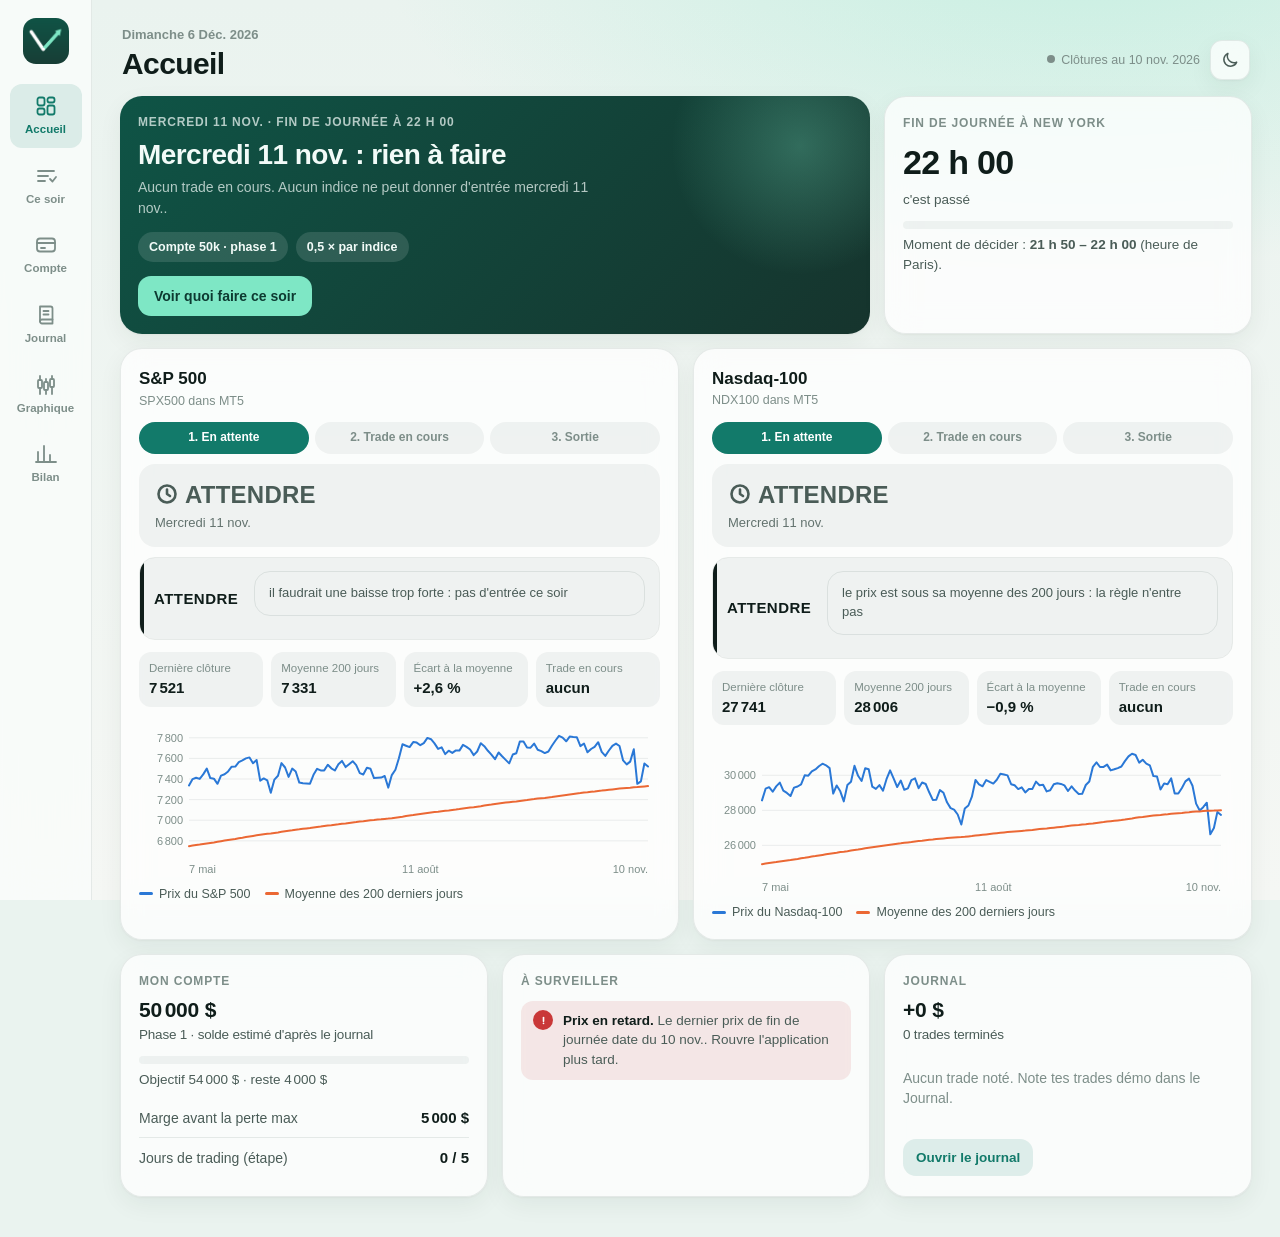
==== commit 20c11045: "Repli : taille de contrat des indices corrigée à 10 (FundedNext) Chez FundedNext, 1 lot de SPX500 ou" ====
--- a/repli/index.html
+++ b/repli/index.html
@@ -13,7 +13,7 @@
 <link rel="manifest" href="manifest.webmanifest">
 <link rel="apple-touch-icon" href="icons/apple-touch-icon.png">
 <link rel="icon" href="icons/icon-192.png">
-<link rel="stylesheet" href="app.css?v=202611092343">
+<link rel="stylesheet" href="app.css?v=202611111523">
 <script>try{var t=JSON.parse(localStorage.getItem("repli:theme"));if(t==="light"||t==="dark")document.documentElement.dataset.theme=t;}catch(e){}</script>
 </head>
 <body>
@@ -89,8 +89,8 @@
           <label class="field"><span>Solde actuel (MT5)</span><input id="c-bal" type="number" inputmode="decimal" placeholder="estimé d'après le journal"><em>$</em></label>
           <details class="more">
             <summary>Réglages avancés</summary>
-            <label class="field"><span>Unités d'indice par lot, SPX500</span><input id="c-ct-spx" type="number" inputmode="decimal" step="any"></label>
-            <label class="field"><span>Unités d'indice par lot, NDX100</span><input id="c-ct-ndx" type="number" inputmode="decimal" step="any"></label>
+            <label class="field"><span>Taille du contrat, SPX500 (FundedNext : 10)</span><input id="c-ct-spx" type="number" inputmode="decimal" step="any"></label>
+            <label class="field"><span>Taille du contrat, NDX100 (FundedNext : 10)</span><input id="c-ct-ndx" type="number" inputmode="decimal" step="any"></label>
             <label class="field"><span>Pas de volume (lots)</span><input id="c-step" type="number" inputmode="decimal" step="any"></label>
             <p class="muted">À lire dans MT5 : clic droit sur le symbole → Spécification → « Taille du contrat » et « Pas du volume ».</p>
           </details>
@@ -259,6 +259,6 @@
   <div class="sheet-bg" data-close></div>
   <div class="sheet" role="dialog" aria-modal="true" aria-label="Détail"><button class="sheet-x" data-close aria-label="Fermer">×</button><div id="sheet-body"></div></div>
 </div>
-<script src="app.js?v=202611092343"></script>
+<script src="app.js?v=202611111523"></script>
 </body>
 </html>
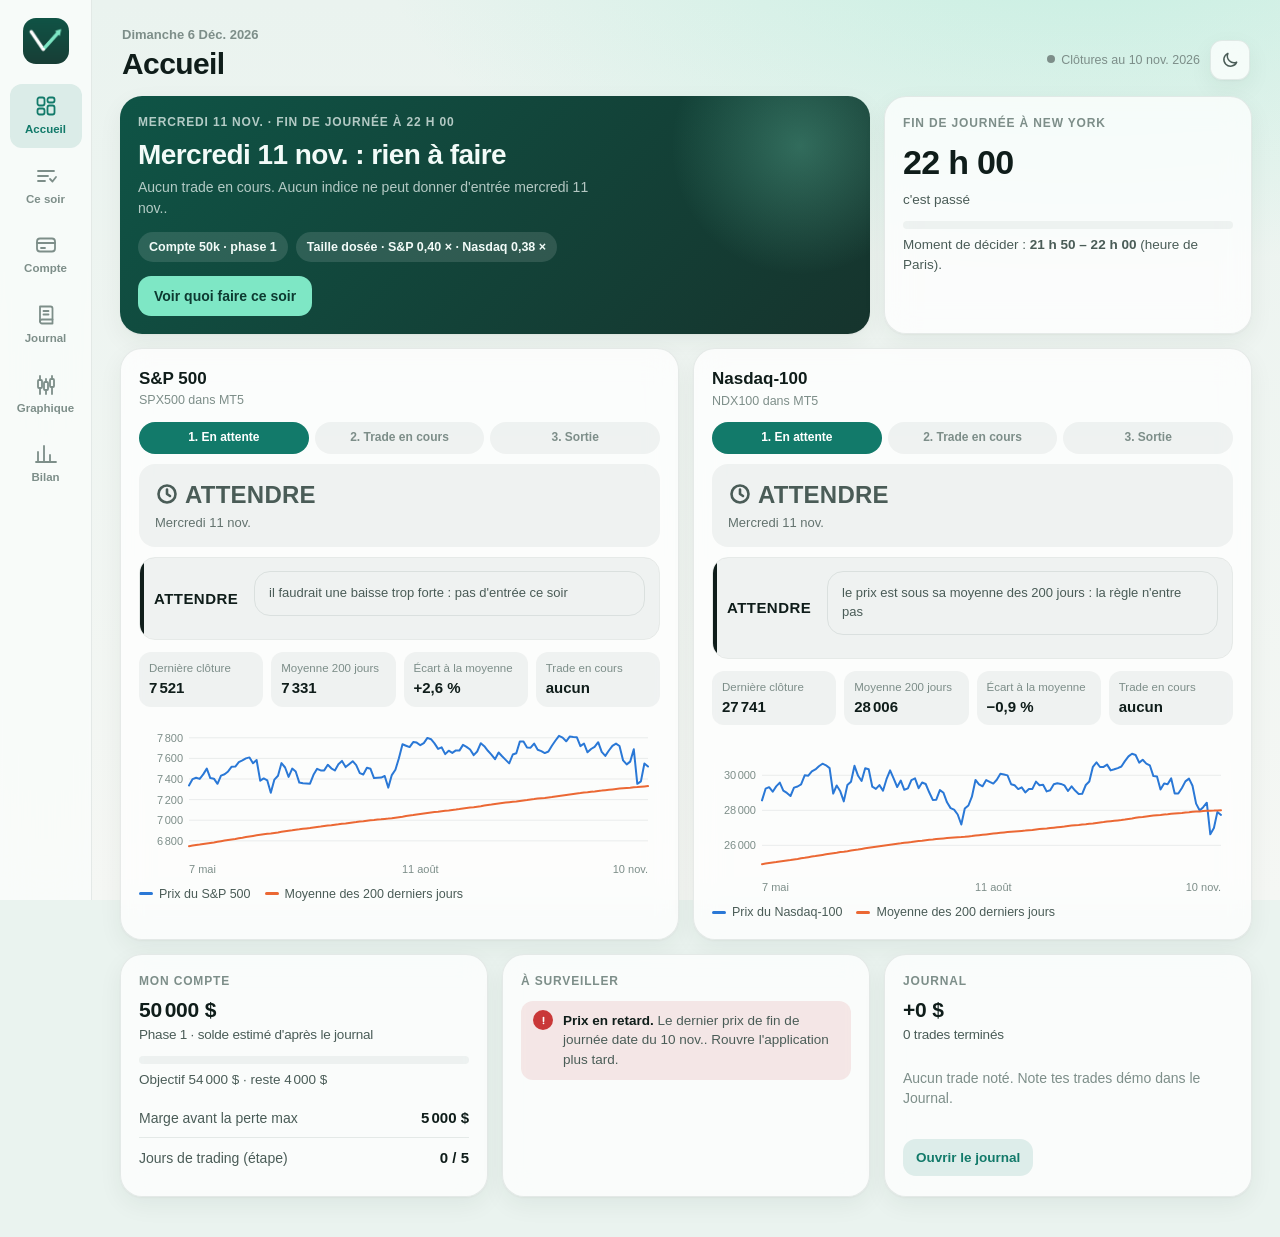
==== commit 5a34863b: "Repli : taille de position dosée selon l'agitation du marché Chaque trade prend 0,75 × (volatilité d" ====
--- a/repli/index.html
+++ b/repli/index.html
@@ -13,7 +13,7 @@
 <link rel="manifest" href="manifest.webmanifest">
 <link rel="apple-touch-icon" href="icons/apple-touch-icon.png">
 <link rel="icon" href="icons/icon-192.png">
-<link rel="stylesheet" href="app.css?v=202611111523">
+<link rel="stylesheet" href="app.css?v=202611111945">
 <script>try{var t=JSON.parse(localStorage.getItem("repli:theme"));if(t==="light"||t==="dark")document.documentElement.dataset.theme=t;}catch(e){}</script>
 </head>
 <body>
@@ -83,7 +83,8 @@
           <label class="field"><span>Taille du compte</span><select id="c-size">
             <option value="6000">6 000 $</option><option value="15000">15 000 $</option><option value="25000">25 000 $</option>
             <option value="50000">50 000 $</option><option value="100000">100 000 $</option><option value="200000">200 000 $</option></select></label>
-          <label class="field"><span>Taille de position</span><select id="c-lev"><option value="0.5">0,5 × par indice (tranquille)</option><option value="0.75">0,75 × par indice</option><option value="1">1 × par indice</option></select></label>
+          <label class="field"><span>Taille de position</span><select id="c-lev"><option value="dose">Dosée selon le marché (conseillé)</option><option value="0.5">Fixe 0,5 × par indice</option><option value="0.75">Fixe 0,75 × par indice</option><option value="1">Fixe 1 × par indice</option></select></label>
+          <p class="muted" style="margin:0 0 8px">Dosée : chaque trade est plus petit quand le marché est agité (jusqu’à 0,375 ×) et plus grand quand il est calme (jusqu’à 1,5 ×). Testée au labo : plus de gains et moins de comptes cramés qu’une taille fixe.</p>
           <label class="field"><span>Étape</span><select id="c-phase"><option value="1">Phase 1 (+8 %)</option><option value="2">Phase 2 (+5 %)</option><option value="3">Compte financé</option></select></label>
           <label class="field"><span>Début de l'étape</span><input id="c-start" type="date"></label>
           <label class="field"><span>Solde actuel (MT5)</span><input id="c-bal" type="number" inputmode="decimal" placeholder="estimé d'après le journal"><em>$</em></label>
@@ -259,6 +260,6 @@
   <div class="sheet-bg" data-close></div>
   <div class="sheet" role="dialog" aria-modal="true" aria-label="Détail"><button class="sheet-x" data-close aria-label="Fermer">×</button><div id="sheet-body"></div></div>
 </div>
-<script src="app.js?v=202611111523"></script>
+<script src="app.js?v=202611111945"></script>
 </body>
 </html>
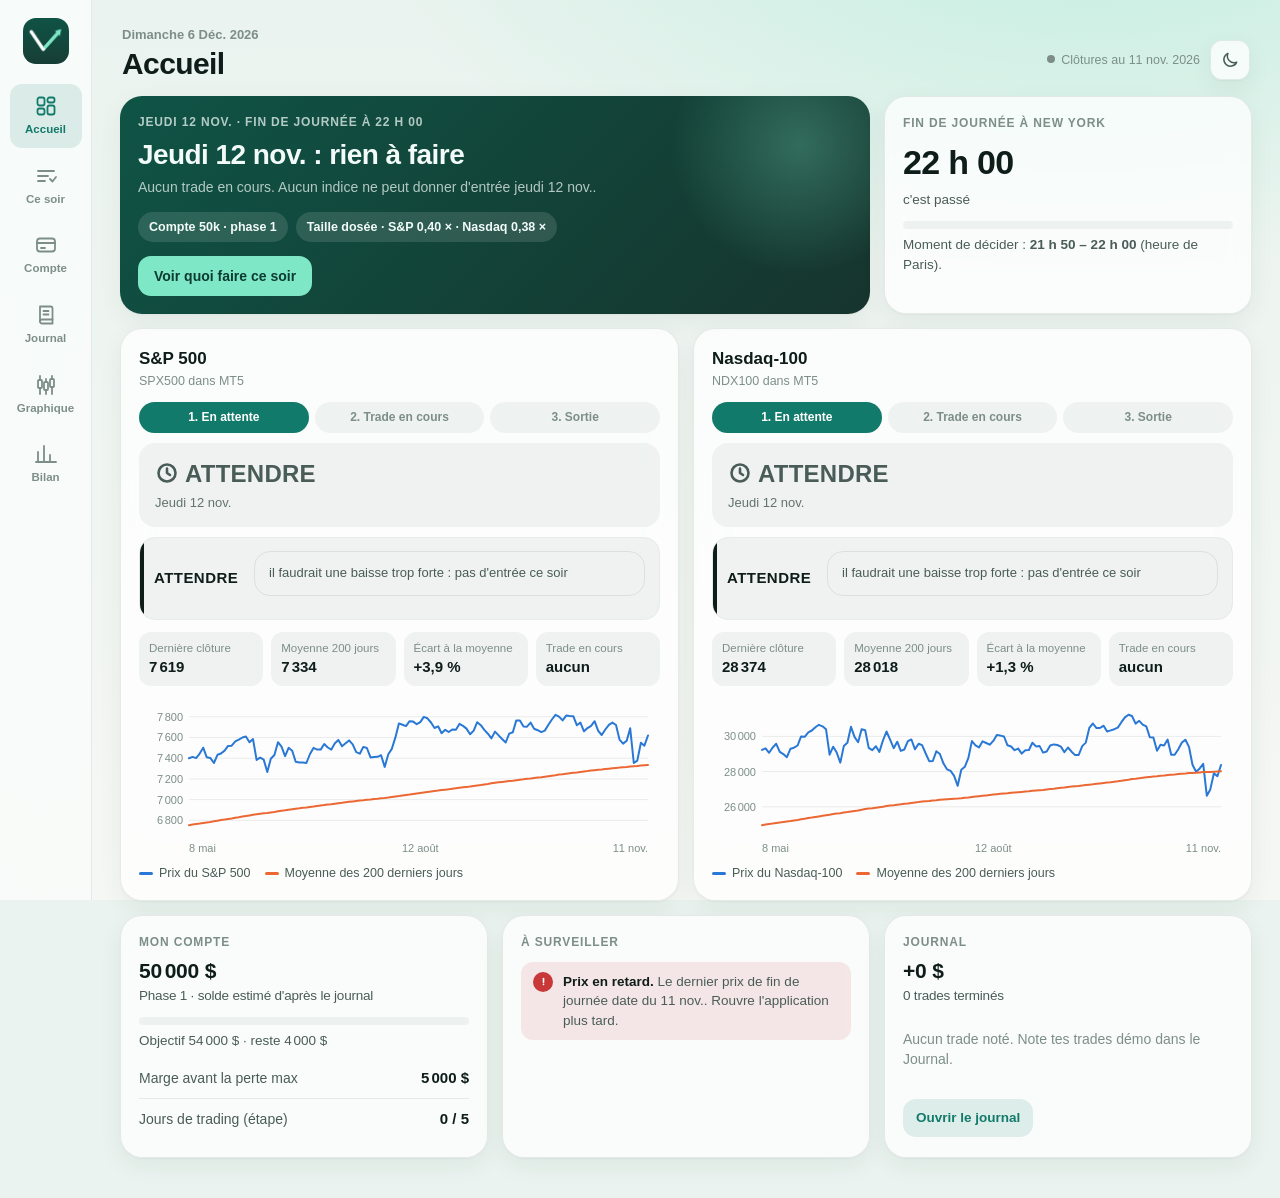
==== commit 78c72fd7: "Triade : nouvelle appli du moteur M1 pour le compte FundedNext Stellar Instant Ordres du soir sur 18" ====
--- a/repli/index.html
+++ b/repli/index.html
@@ -13,7 +13,7 @@
 <link rel="manifest" href="manifest.webmanifest">
 <link rel="apple-touch-icon" href="icons/apple-touch-icon.png">
 <link rel="icon" href="icons/icon-192.png">
-<link rel="stylesheet" href="app.css?v=202611111945">
+<link rel="stylesheet" href="app.css?v=202611121236">
 <script>try{var t=JSON.parse(localStorage.getItem("repli:theme"));if(t==="light"||t==="dark")document.documentElement.dataset.theme=t;}catch(e){}</script>
 </head>
 <body>
@@ -199,59 +199,50 @@
       </div>
     </section>
 
-    <!-- REGLE -->
+    <!-- BILAN -->
     <section class="view" id="v-regle" data-title="Bilan de la règle" hidden>
       <div class="grid">
-        <article class="card s12 note">
-          <div class="bar-head">
-            <div>
-              <h2 style="margin:0">Et si j'avais commencé le 2 janvier ?</h2>
-              <p class="muted" id="b-conf" style="margin:4px 0 0">—</p>
-            </div>
-            <label class="field" style="margin:0;min-width:230px"><span>Année</span><select id="b-year" style="max-width:none"></select></label>
-          </div>
-        </article>
-        <article class="card s12"><div class="kpis k8" id="b-kpis"></div></article>
+        <div class="s12 b-years" id="b-years" role="tablist" aria-label="Année"></div>
+        <article class="card s12 b-hero" id="b-hero"></article>
+        <article class="card s12">
+          <div class="b-h"><h2>Chaque année</h2><span class="muted">compte acheté le 2 janvier · touche une année</span></div>
+          <p class="muted" style="margin:0 0 4px">Chaque année repart d’un compte neuf : comme passer les deux phases prend souvent plus de six mois, beaucoup d’années finissent avant le premier paiement.</p>
+          <div class="chart" id="b-annees"></div>
+        </article>
         <article class="card s8">
-          <h2>Performance de la règle</h2>
-          <p class="muted" id="b-perf-sub" style="margin:0">—</p>
+          <div class="b-h"><h2>Évolution du compte</h2><span class="muted" id="b-perf-sub"></span></div>
           <div class="chart" id="b-perf"></div>
-        </article>
-        <article class="card s4" id="b-acct"></article>
+          <div class="b-ddlab">Recul depuis le plus haut</div>
+          <div class="chart" id="b-dd"></div>
+        </article>
+        <article class="card s4" id="b-risk"></article>
+        <article class="card s6" id="b-trades"></article>
         <article class="card s6">
-          <h2>Résultat de chaque trade</h2>
-          <p class="muted" style="margin:0">En dollars sur ton compte, frais estimés déduits.</p>
-          <div class="chart" id="b-bars"></div>
-        </article>
-        <article class="card s6">
-          <h2>Résultat par mois</h2>
-          <p class="muted" style="margin:0">Trades classés au mois de leur vente.</p>
-          <div class="chart" id="b-month"></div>
-        </article>
-        <article class="card s12">
-          <h2>Les signaux de l'année</h2>
-          <div class="table-wrap"><table class="tbl"><thead><tr><th>Indice</th><th>Entrée</th><th>Prix</th><th>Sortie</th><th>Prix</th><th>Durée</th><th>Indice</th><th>Sur le compte</th></tr></thead><tbody id="b-list"></tbody></table></div>
-        </article>
-        <article class="card s6">
-          <h2>La règle, en 3 lignes</h2>
+          <div class="b-h"><h2>Mois par mois</h2><span class="muted">au mois de sortie du trade</span></div>
+          <div class="b-months" id="b-month"></div>
+        </article>
+        <article class="card s6" id="b-idx"></article>
+        <article class="card s6" id="b-vs"></article>
+        <details class="card s12 more-card"><summary><h2 id="b-list-title">Les trades de l’année</h2></summary><div class="list" id="b-list"></div></details>
+        <details class="card s12 more-card"><summary><h2>Le compte FundedNext jour après jour</h2></summary><ul class="timeline" id="b-timeline"></ul>
+          <p class="muted">Limite de perte vérifiée sur le plus bas du jour ; une fois financé, stop placé pour risquer 1,5 % du compte par indice.</p></details>
+        <details class="card s12 more-card"><summary><h2>La règle et ce que disent les tests</h2></summary>
           <ol class="steps">
-            <li><b>Entrer</b> (acheter) à la fin de la journée quand l'indice vient de baisser fortement sur 2 jours, mais reste au-dessus de sa moyenne des 200 derniers jours.</li>
+            <li><b>Entrer</b> (acheter) à la fin de la journée quand l’indice vient de baisser fortement sur 2 jours, mais reste au-dessus de sa moyenne des 200 derniers jours.</li>
             <li><b>Sortir</b> (fermer le trade) le premier soir où il finit au-dessus de son niveau de sortie (la moyenne de ses 4 derniers prix de fin de journée), au plus tard après environ 2 semaines.</li>
-            <li>S&amp;P 500 et Nasdaq-100 séparément, un seul trade à la fois par indice. On ne parie jamais à la baisse.</li>
+            <li><b>Taille dosée</b> : plus petite quand le marché est agité, plus grande quand il est calme (de 0,375 à 1,5 × par indice).</li>
+            <li>S&amp;P 500 et Nasdaq-100 séparément, un seul trade à la fois par indice. Jamais de pari à la baisse.</li>
           </ol>
-        </article>
-        <article class="card s6">
-          <h2>Ce que disent les tests</h2>
-          <div class="facts">
-            <div><span>Trades gagnants</span><b>≈ 70 %</b></div>
-            <div><span>Gain moyen par trade depuis 2009</span><b>+0,37 %</b><small>+0,26 % avec le stop de 3 %</small></div>
-            <div><span>Trades par an et par indice</span><b>8 à 9</b></div>
-            <div><span>Comptes 50k payés (0,5 ×, sur 4 ans)</span><b>49 %</b><small>gain moyen +1 271 $ par compte</small></div>
-            <div><span>Départs janv. 2023 et 2024 (0,5 ×)</span><b>+4 163 $</b><small>sans compte cramé</small></div>
-            <div><span>Pire chute dans une journée (2026)</span><b>−6,5 %</b><small>9 juin et 5 novembre, les deux indices</small></div>
-          </div>
-          <p class="muted">Simulations sur l'historique 1991–2026 : le passé ne garantit rien. À confirmer en démo.</p>
-        </article>
+          <div class="facts" style="margin-top:12px">
+            <div><span>Trades gagnants</span><b>≈ 70 %</b><small>depuis 2009</small></div>
+            <div><span>Trades par an</span><b>≈ 17</b><small>les deux indices ensemble</small></div>
+            <div><span>Compte 50k sur 4 ans (départs 2009–2022)</span><b>+1 488 $</b><small>médiane ; moyenne +2 292 $</small></div>
+            <div><span>Départs perdants sur 4 ans</span><b>26 %</b><small>perte limitée aux comptes achetés</small></div>
+            <div><span>Comptes cramés en 4 ans</span><b>1,6</b><small>en moyenne, rachetés aussitôt</small></div>
+            <div><span>Pire journée depuis 2009</span><b>−7,0 %</b><small>les deux indices, au plus bas</small></div>
+          </div>
+          <p class="muted">Simulations sur l’historique : le passé ne garantit rien. À confirmer en démo.</p>
+        </details>
       </div>
     </section>
   </main>
@@ -260,6 +251,6 @@
   <div class="sheet-bg" data-close></div>
   <div class="sheet" role="dialog" aria-modal="true" aria-label="Détail"><button class="sheet-x" data-close aria-label="Fermer">×</button><div id="sheet-body"></div></div>
 </div>
-<script src="app.js?v=202611111945"></script>
+<script src="app.js?v=202611121236"></script>
 </body>
 </html>
--- a/repli/app.css
+++ b/repli/app.css
@@ -205,7 +205,7 @@
 .kpis.k8{grid-template-columns:repeat(4,1fr);margin:0}
 @media (min-width:1100px){.kpis.k8{grid-template-columns:repeat(8,1fr)}}
 .kpis small{display:block;font-size:11.5px;color:var(--ink-2)}
-.chart .bar-pos{fill:var(--s1)} .chart .bar-neg{fill:var(--s2)}
+.chart .bar-pos{fill:var(--good)} .chart .bar-neg{fill:var(--crit)}
 .chart .zero{stroke:var(--ink-3);stroke-width:1}
 .chart .bar-hit{fill:transparent;cursor:default}
 .chart .bar-hl{fill:var(--grid)}
@@ -496,3 +496,101 @@
 .ck .ico{width:15px;height:15px;stroke-width:3}
 .side .ico{width:15px;height:15px;stroke-width:2.8}
 .lz .here .hd{display:inline-block;width:7px;height:7px;border-radius:50%;background:var(--s1);margin-right:5px;vertical-align:1px}
+
+/* ---------- Bilan ---------- */
+.b-years{display:flex;gap:6px;overflow-x:auto;padding:2px;scrollbar-width:none;-webkit-overflow-scrolling:touch}
+.b-years::-webkit-scrollbar{display:none}
+.b-years button{flex:none;border:1px solid var(--line);background:var(--card);color:var(--ink-2);border-radius:999px;padding:8px 15px;font:inherit;font-size:14px;font-weight:700;cursor:pointer;display:flex;align-items:baseline;gap:6px}
+.b-years button small{font-size:11px;font-weight:600;color:var(--ink-3)}
+.b-years button[aria-selected="true"]{background:var(--accent);border-color:var(--accent);color:#fff}
+.b-years button[aria-selected="true"] small{color:rgba(255,255,255,.75)}
+.b-h{display:flex;justify-content:space-between;align-items:baseline;gap:10px;flex-wrap:wrap;margin-bottom:6px}
+.b-h h2{margin:0}
+.b-h .muted{margin:0;font-size:12.5px}
+.bh-top{display:flex;align-items:baseline;gap:10px;flex-wrap:wrap;font-size:13px;color:var(--ink-2)}
+.bh-y{font-size:13px;font-weight:800;color:var(--accent);background:var(--accent-soft);padding:3px 10px;border-radius:999px}
+.bh-main{display:flex;justify-content:space-between;align-items:flex-end;gap:16px;flex-wrap:wrap;margin:12px 0 4px}
+.bh-res span{display:block;font-size:13px;color:var(--ink-2)}
+.bh-res b{display:block;font-size:42px;font-weight:820;letter-spacing:-.02em;line-height:1.05;font-variant-numeric:tabular-nums}
+.bh-res small{display:block;font-size:12.5px;color:var(--ink-3);margin-top:3px}
+.bh-side{display:flex;gap:8px;flex-wrap:wrap}
+.bh-m{background:var(--field);border-radius:12px;padding:8px 12px;min-width:96px}
+.bh-m span{display:block;font-size:11.5px;color:var(--ink-3)}
+.bh-m b{display:block;font-size:18px;font-variant-numeric:tabular-nums;white-space:nowrap}
+.bh-m small{display:block;font-size:11.5px;color:var(--ink-2)}
+.jr{display:grid;grid-template-columns:repeat(4,1fr);gap:4px;margin-top:16px;position:relative}
+.jr::before{content:"";position:absolute;left:12.5%;right:12.5%;top:13px;height:3px;background:var(--field);border-radius:3px}
+.jr-s{position:relative;text-align:center;display:flex;flex-direction:column;align-items:center;gap:2px;font-size:12px;color:var(--ink-3)}
+.jr-s i{width:28px;height:28px;border-radius:50%;display:grid;place-items:center;font-style:normal;font-weight:800;font-size:12.5px;background:var(--card-solid);border:2px solid var(--line);color:var(--ink-3);margin-bottom:4px;z-index:1}
+.jr-s.done i{background:var(--accent);border-color:var(--accent);color:#fff}
+.jr-s.done i .ico{width:15px;height:15px;stroke-width:3}
+.jr-s.cur i{border-color:var(--warn);color:var(--warn);box-shadow:0 0 0 4px var(--warn-soft)}
+.jr-s b{font-size:12.5px;color:var(--ink);font-weight:700}
+.jr-s span{font-variant-numeric:tabular-nums;color:var(--ink-2)}
+.jr-s small{font-size:11px;color:var(--ink-3)}
+.jr-burn{display:flex;align-items:flex-start;gap:6px;margin:12px 0 0;padding:9px 12px;border-radius:12px;background:var(--crit-soft);color:var(--crit);font-size:13px}
+.jr-burn .ico{margin-top:2px}
+.chart .yb{cursor:pointer}
+.chart .yb-hit{fill:transparent}
+.chart .yb:hover .yb-hit,.chart .yb.on .yb-hit{fill:var(--grid)}
+.chart .yb:not(.on) rect.bar-pos,.chart .yb:not(.on) rect.bar-neg{opacity:.45}
+.chart .yb-v{fill:var(--ink-2);font-size:11.5px;font-weight:700;font-variant-numeric:tabular-nums}
+.chart .yb-y{fill:var(--ink);font-size:12px;font-weight:700}
+.chart .yb-n{font-size:11px;font-weight:700;font-variant-numeric:tabular-nums}
+.chart .yb-n.pos{fill:var(--good)} .chart .yb-n.neg{fill:var(--crit)}
+.b-ddlab{font-size:12px;color:var(--ink-3);margin:6px 0 -6px}
+.chart .dd-area{fill:var(--crit-soft);stroke:var(--crit);stroke-width:1.2;stroke-linejoin:round}
+.chart .dd-dot{fill:var(--crit)}
+.mtr{margin:12px 0 0}
+.mtr-h{display:flex;justify-content:space-between;align-items:baseline;gap:8px;font-size:13px;color:var(--ink-2)}
+.mtr-h b{font-size:15px;color:var(--ink);font-variant-numeric:tabular-nums;white-space:nowrap}
+.mtr-t{height:8px;border-radius:5px;background:var(--field);margin:6px 0 3px;overflow:hidden}
+.mtr-t i{display:block;height:100%;border-radius:5px;background:var(--accent)}
+.mtr-t i.warm{background:var(--warn)} .mtr-t i.hot{background:var(--crit)}
+.mtr small{font-size:11.5px;color:var(--ink-3)}
+.b-dl{margin:12px 0 0;display:flex;flex-direction:column}
+.b-dl div{display:flex;justify-content:space-between;gap:10px;padding:7px 0;border-top:1px solid var(--line);font-size:13.5px}
+.b-dl div:first-child{border-top:0}
+.b-dl dt{color:var(--ink-2)} .b-dl dd{margin:0;font-weight:700;font-variant-numeric:tabular-nums;text-align:right}
+.b-dl dd small{font-weight:500;color:var(--ink-3)}
+.b-tgrid{display:grid;grid-template-columns:auto 1fr;gap:16px;align-items:center}
+.b-tgrid .b-dl{margin:0}
+.b-ring{text-align:center}
+.b-ring small{display:block;font-size:12px;color:var(--ink-3);margin-top:-2px}
+.ring{width:96px;height:96px;display:block}
+.ring-bg{fill:none;stroke:var(--field);stroke-width:9}
+.ring-fg{fill:none;stroke:var(--good);stroke-width:9;stroke-linecap:round}
+.ring-t{fill:var(--ink);font-size:17px;font-weight:800;font-variant-numeric:tabular-nums}
+.pf{margin:14px 0 0}
+.pf-t{display:flex;height:12px;border-radius:7px;overflow:hidden;gap:2px;background:var(--card-solid)}
+.pf-t i{display:block;height:100%}
+.pf-g{background:var(--good)} .pf-l{background:var(--crit)}
+.pf-x{display:flex;justify-content:space-between;gap:8px;font-size:12.5px;margin-top:5px;color:var(--ink-2);flex-wrap:wrap}
+.pf-x b{color:var(--ink)}
+.b-months{display:grid;grid-template-columns:repeat(4,1fr);gap:6px;margin-top:6px}
+@media (min-width:1100px){.b-months{grid-template-columns:repeat(6,1fr)}}
+.mt{border-radius:12px;padding:8px 9px;background:var(--field);min-height:62px;display:flex;flex-direction:column;gap:1px}
+.mt span{font-size:11.5px;color:var(--ink-2);font-weight:650}
+.mt b{font-size:14.5px;font-variant-numeric:tabular-nums}
+.mt small{font-size:11px;color:var(--ink-3)}
+.mt.fut{opacity:.45}
+.bi{margin-top:12px}
+.bi-h{display:flex;justify-content:space-between;gap:10px;font-size:15px}
+.bi-t,.bv-t{height:10px;border-radius:6px;background:var(--field);margin:6px 0 4px;overflow:hidden}
+.bi-t i,.bv-t i{display:block;height:100%;border-radius:6px}
+.bi-t i.g,.bv-t i.g{background:var(--good)} .bi-t i.l,.bv-t i.l{background:var(--crit)} .bv-t i.n{background:var(--s1)}
+.bi small{font-size:12.5px;color:var(--ink-2)}
+.bv{display:grid;grid-template-columns:minmax(110px,40%) 1fr auto;align-items:center;gap:10px;margin-top:10px;font-size:13.5px;color:var(--ink-2)}
+.bv .bv-t{margin:0}
+.bv b{font-size:14.5px;font-variant-numeric:tabular-nums;min-width:62px;text-align:right}
+.trow{display:flex;align-items:center;gap:12px;padding:10px 2px;border-top:1px solid var(--line)}
+.trow:first-child{border-top:0}
+.trow .side{min-width:46px}
+.trow .rm{flex:1;min-width:0}.trow .rm b{display:block;font-size:14.5px}.trow .rm small{display:block;font-size:12px;color:var(--ink-3)}
+.trow .rr{text-align:right}.trow .rr b{display:block;font-size:15px;font-variant-numeric:tabular-nums}.trow .rr small{font-size:11.5px;color:var(--ink-3)}
+@media (max-width:420px){.bh-res b{font-size:36px}.bh-m{min-width:0;flex:1}.jr-s{font-size:11px}.jr-s b{font-size:11.5px}.b-tgrid{grid-template-columns:1fr}.b-ring{display:flex;align-items:center;gap:12px;justify-content:center}.bv{grid-template-columns:1fr auto}.bv .bv-t{grid-column:1 / -1;order:3}}
+.jr-s b{white-space:nowrap}
+@media (max-width:420px){.bh-m{padding:8px 10px}.bh-m b{font-size:16.5px}}
+.chart .yb-v.neg{fill:var(--crit)}
+.mt b{white-space:nowrap}
+@media (max-width:420px){.b-months{grid-template-columns:repeat(3,1fr)}}
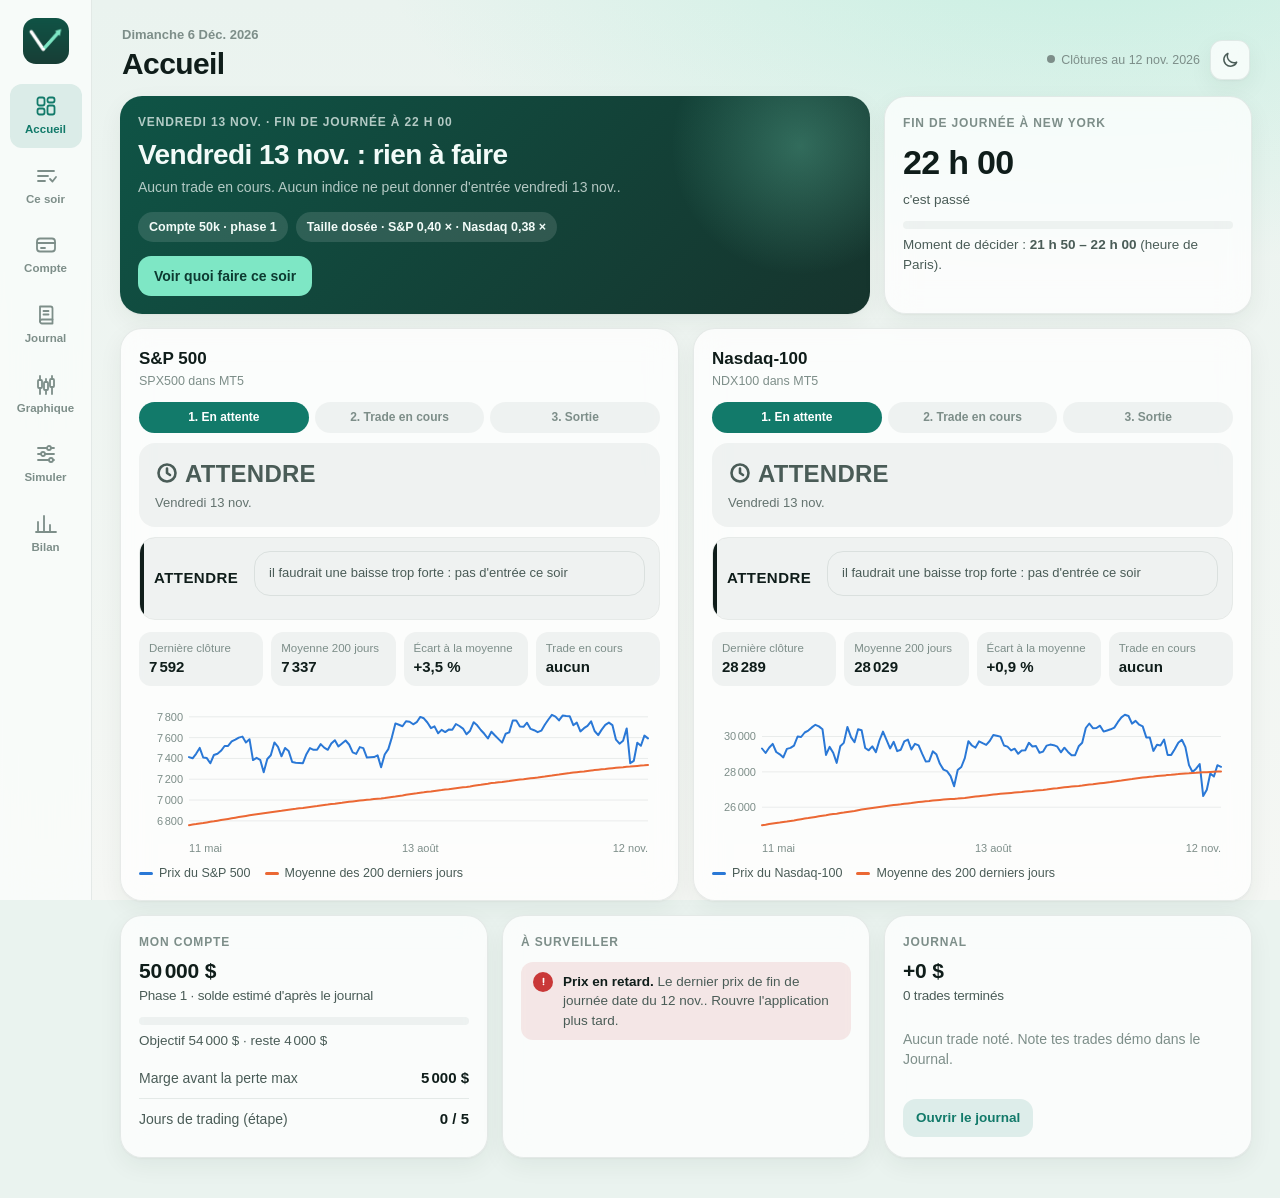
==== commit 1b428ab7: "Repli : onglet Simuler (compte Stellar 2-Step, date d'achat, fin, rythme des paiements, Swap-Free) M" ====
--- a/repli/index.html
+++ b/repli/index.html
@@ -13,7 +13,7 @@
 <link rel="manifest" href="manifest.webmanifest">
 <link rel="apple-touch-icon" href="icons/apple-touch-icon.png">
 <link rel="icon" href="icons/icon-192.png">
-<link rel="stylesheet" href="app.css?v=202611121236">
+<link rel="stylesheet" href="app.css?v=202611131211">
 <script>try{var t=JSON.parse(localStorage.getItem("repli:theme"));if(t==="light"||t==="dark")document.documentElement.dataset.theme=t;}catch(e){}</script>
 </head>
 <body>
@@ -25,6 +25,7 @@
     <button data-v="compte" aria-label="Compte"><svg viewBox="0 0 24 24"><rect x="3" y="5.5" width="18" height="13" rx="3"/><path d="M3 10h18"/><path d="M7 15h4"/></svg><span>Compte</span></button>
     <button data-v="journal" aria-label="Journal"><svg viewBox="0 0 24 24"><path d="M6 3.5h10.5a2 2 0 0 1 2 2V20.5H8a2 2 0 0 1-2-2z"/><path d="M6 18.5a2 2 0 0 1 2-2h10.5"/><path d="M9.5 8h5M9.5 11.5h5"/></svg><span>Journal</span></button>
     <button data-v="graph" aria-label="Graphique"><svg viewBox="0 0 24 24"><path d="M6 3v4M6 15v6M18 3v3M18 14v7M12 6v3M12 17v4"/><rect x="4" y="7" width="4" height="8" rx="1"/><rect x="10" y="9" width="4" height="8" rx="1"/><rect x="16" y="6" width="4" height="8" rx="1"/></svg><span>Graphique</span></button>
+    <button data-v="simu" aria-label="Simuler"><svg viewBox="0 0 24 24"><path d="M4 6h9M17 6h3M4 12h3M11 12h9M4 18h11M19 18h1"/><circle cx="15" cy="6" r="2"/><circle cx="9" cy="12" r="2"/><circle cx="17" cy="18" r="2"/></svg><span>Simuler</span></button>
     <button data-v="regle" aria-label="Bilan"><svg viewBox="0 0 24 24"><path d="M4 20V10M10 20V4M16 20v-7M22 20H2"/></svg><span>Bilan</span></button>
   </nav>
 
@@ -200,6 +201,34 @@
     </section>
 
     <!-- BILAN -->
+    <!-- SIMULER : un compte Stellar 2-Step choisi -->
+    <section class="view" id="v-simu" data-title="Simuler un compte" hidden>
+      <div class="grid">
+        <article class="card s12">
+          <div class="sm-head"><h2>Ma simulation</h2><span class="muted">FundedNext Stellar 2-Step, règle de repli dosée</span></div>
+          <div class="sm-form">
+            <label>Compte<select id="sm-size"></select></label>
+            <label>Achat du compte<input type="date" id="sm-start"></label>
+            <label>Fin de la simulation<input type="date" id="sm-end"></label>
+            <label>Paiements<select id="sm-every">
+              <option value="14">Dès que possible (1er après 21 jours, puis tous les 14 jours)</option>
+              <option value="30">Tous les mois</option>
+              <option value="0">Jamais : tout retirer à la fin</option>
+            </select></label>
+            <label class="sm-sw"><input type="checkbox" id="sm-swap"><span><b>Option Swap-Free</b><small>+10 % sur le prix, pas de frais de nuit</small></span></label>
+          </div>
+          <div class="sm-presets" id="sm-presets"></div>
+        </article>
+        <article class="card hero s12" id="sm-hero"></article>
+        <article class="card s7" id="sm-curve"></article>
+        <article class="card s5" id="sm-cash"></article>
+        <article class="card s6" id="sm-stats"></article>
+        <article class="card s6" id="sm-years"></article>
+        <article class="card s5" id="sm-journey"></article>
+        <article class="card s7" id="sm-trades"></article>
+      </div>
+    </section>
+
     <section class="view" id="v-regle" data-title="Bilan de la règle" hidden>
       <div class="grid">
         <div class="s12 b-years" id="b-years" role="tablist" aria-label="Année"></div>
@@ -251,6 +280,6 @@
   <div class="sheet-bg" data-close></div>
   <div class="sheet" role="dialog" aria-modal="true" aria-label="Détail"><button class="sheet-x" data-close aria-label="Fermer">×</button><div id="sheet-body"></div></div>
 </div>
-<script src="app.js?v=202611121236"></script>
+<script src="app.js?v=202611131211"></script>
 </body>
 </html>
--- a/repli/app.css
+++ b/repli/app.css
@@ -44,7 +44,7 @@
 main{flex:1;min-width:0;padding:calc(env(safe-area-inset-top,0px) + 18px) 16px calc(96px + env(safe-area-inset-bottom,0px));max-width:1280px;margin:0 auto}
 
 /* navigation : barre en bas sur telephone, colonne a gauche sur ordinateur */
-.nav{position:fixed;left:0;right:0;bottom:0;z-index:20;display:grid;grid-template-columns:repeat(6,1fr);background:var(--nav);
+.nav{position:fixed;left:0;right:0;bottom:0;z-index:20;display:grid;grid-template-columns:repeat(7,1fr);background:var(--nav);
   -webkit-backdrop-filter:saturate(180%) blur(18px);backdrop-filter:saturate(180%) blur(18px);border-top:1px solid var(--line);
   padding:6px 6px calc(6px + env(safe-area-inset-bottom,0px))}
 .nav .brand{display:none}
@@ -594,3 +594,66 @@
 .chart .yb-v.neg{fill:var(--crit)}
 .mt b{white-space:nowrap}
 @media (max-width:420px){.b-months{grid-template-columns:repeat(3,1fr)}}
+
+/* onglet Simuler */
+@media (max-width:899px){.nav button{font-size:10px;letter-spacing:-.01em}}
+.sm-head{display:flex;justify-content:space-between;align-items:baseline;gap:10px;flex-wrap:wrap;margin-bottom:6px}
+.sm-head h2{margin:0}
+.sm-form{display:grid;grid-template-columns:repeat(auto-fill,minmax(210px,1fr));gap:12px;margin-top:8px}
+.sm-form label{display:flex;flex-direction:column;gap:5px;font-size:12.5px;font-weight:620;color:var(--ink-2);min-width:0}
+.sm-form select,.sm-form input[type=date]{appearance:none;-webkit-appearance:none;border:1px solid var(--line);background:var(--field);border-radius:12px;padding:10px 12px;font-size:15px;font-weight:560;color:var(--ink);min-height:44px;width:100%}
+.sm-form label.sm-sw{flex-direction:row;align-items:center;gap:10px;cursor:pointer;align-self:end;min-height:44px}
+.sm-form label.sm-sw input{width:20px;height:20px;margin:0;accent-color:var(--accent);flex:none}
+.sm-form label.sm-sw b{display:block;color:var(--ink);font-size:14px}
+.sm-form label.sm-sw small{display:block;color:var(--ink-3);font-weight:500;font-size:12px}
+.sm-presets{display:flex;flex-wrap:wrap;gap:6px;margin-top:12px}
+.sm-presets span{font-size:12.5px;color:var(--ink-3);align-self:center;margin-right:2px}
+.sm-presets button{border:1px solid var(--line);background:var(--field);padding:6px 11px;border-radius:999px;font-size:12.5px;font-weight:620;color:var(--ink-2);cursor:pointer}
+.hero .sm-count{font-size:44px;font-weight:740;letter-spacing:-.03em;font-variant-numeric:tabular-nums;line-height:1;margin:10px 0 4px;position:relative;z-index:1}
+.hero .sm-sub{font-size:13px;margin:0 0 8px}
+.sm-kpis{display:grid;grid-template-columns:repeat(4,1fr);gap:10px;margin-top:16px;position:relative;z-index:1}
+.sm-kpis div{background:rgba(255,255,255,.12);border-radius:14px;padding:10px 12px}
+.sm-kpis span{display:block;font-size:11.5px;color:var(--hero-ink-2)}
+.sm-kpis b{display:block;font-size:17px;font-variant-numeric:tabular-nums;margin-top:2px}
+@media (max-width:600px){.sm-kpis{grid-template-columns:repeat(2,1fr)}}
+.sm-sq{width:12px !important;height:10px !important;border-radius:3px}
+.sm-dot{width:9px !important;height:9px !important;border-radius:50% !important}
+.sm-stat{display:grid;grid-template-columns:repeat(2,1fr);gap:8px;margin-top:10px}
+@media (min-width:640px){.sm-stat{grid-template-columns:repeat(3,1fr)}}
+.sm-stat div{background:var(--field);border-radius:13px;padding:10px 12px}
+.sm-stat span{display:block;font-size:11.5px;color:var(--ink-3)}
+.sm-stat b{display:block;font-size:17px;font-variant-numeric:tabular-nums;margin-top:2px}
+.sm-stat small{display:block;font-size:11.5px;color:var(--ink-3);margin-top:2px}
+.sm-scroll{overflow-x:auto}
+.sm-table{width:100%;border-collapse:collapse;font-size:13.5px;margin-top:6px}
+.sm-table th{font-size:11.5px;font-weight:650;color:var(--ink-3);text-transform:uppercase;letter-spacing:.05em;text-align:right;padding:8px 6px;border-bottom:1px solid var(--line)}
+.sm-table td{padding:9px 6px;border-bottom:1px solid var(--line);text-align:right;font-variant-numeric:tabular-nums;white-space:nowrap}
+.sm-table th:first-child,.sm-table td:first-child{text-align:left}
+.sm-jr{display:flex;flex-direction:column;margin-top:6px}
+.sm-e{display:grid;grid-template-columns:30px 1fr auto;gap:10px;align-items:center;padding:8px 0;border-top:1px solid var(--line);font-size:13.5px}
+.sm-e:first-child{border-top:0}
+.sm-e .i{width:30px;height:30px;border-radius:10px;display:grid;place-items:center}
+.sm-e .i .ico{width:16px;height:16px}
+.sm-e small{display:block;font-size:12px;color:var(--ink-3)}
+.sm-e.pay .i{background:var(--good-soft);color:var(--good)} .sm-e.buy .i{background:var(--accent-soft);color:var(--accent)} .sm-e.ok .i{background:var(--accent-soft);color:var(--accent)} .sm-e.burn .i{background:var(--crit-soft);color:var(--crit)}
+.sm-more summary{cursor:pointer;font-size:13.5px;font-weight:650;color:var(--accent);padding:10px 0 2px;list-style:none}
+.sm-more summary::-webkit-details-marker{display:none}
+.sm-trs{display:flex;flex-direction:column;margin-top:6px}
+.sm-tr{border-top:1px solid var(--line)}
+.sm-tr:first-child{border-top:0}
+.sm-tr summary{display:grid;grid-template-columns:34px 1fr auto;gap:10px;align-items:center;padding:10px 0;cursor:pointer;list-style:none}
+.sm-tr summary::-webkit-details-marker{display:none}
+.sm-tr .i{width:34px;height:34px;border-radius:11px;display:grid;place-items:center}
+.sm-tr .i.g{background:var(--good-soft);color:var(--good)} .sm-tr .i.r{background:var(--crit-soft);color:var(--crit)}
+.sm-tr .w{min-width:0}
+.sm-tr .w small{display:block;font-size:12.5px;color:var(--ink-3);margin-top:2px}
+.sm-tr .r{text-align:right;font-variant-numeric:tabular-nums}
+.sm-tr .r b{display:block}
+.sm-tr .r small{display:block;font-size:12px;color:var(--ink-3)}
+.sm-tag{display:inline-block;font-size:11px;font-weight:650;padding:2px 7px;border-radius:999px;background:var(--field);color:var(--ink-2);margin-left:6px;vertical-align:1px}
+.sm-tag.live{background:var(--accent-soft);color:var(--accent)} .sm-tag.stop{background:var(--warn-soft);color:var(--warn)}
+.sm-td{display:grid;grid-template-columns:repeat(2,1fr);gap:8px;padding:0 0 12px 44px}
+.sm-td div{background:var(--field);border-radius:11px;padding:8px 10px}
+.sm-td span{display:block;font-size:11px;color:var(--ink-3)}
+.sm-td b{display:block;font-size:13.5px;font-variant-numeric:tabular-nums;margin-top:1px}
+.sm-btn{display:block;width:100%;margin-top:10px;border:1px solid var(--line);background:var(--field);border-radius:12px;padding:10px;font-weight:650;color:var(--accent);cursor:pointer}
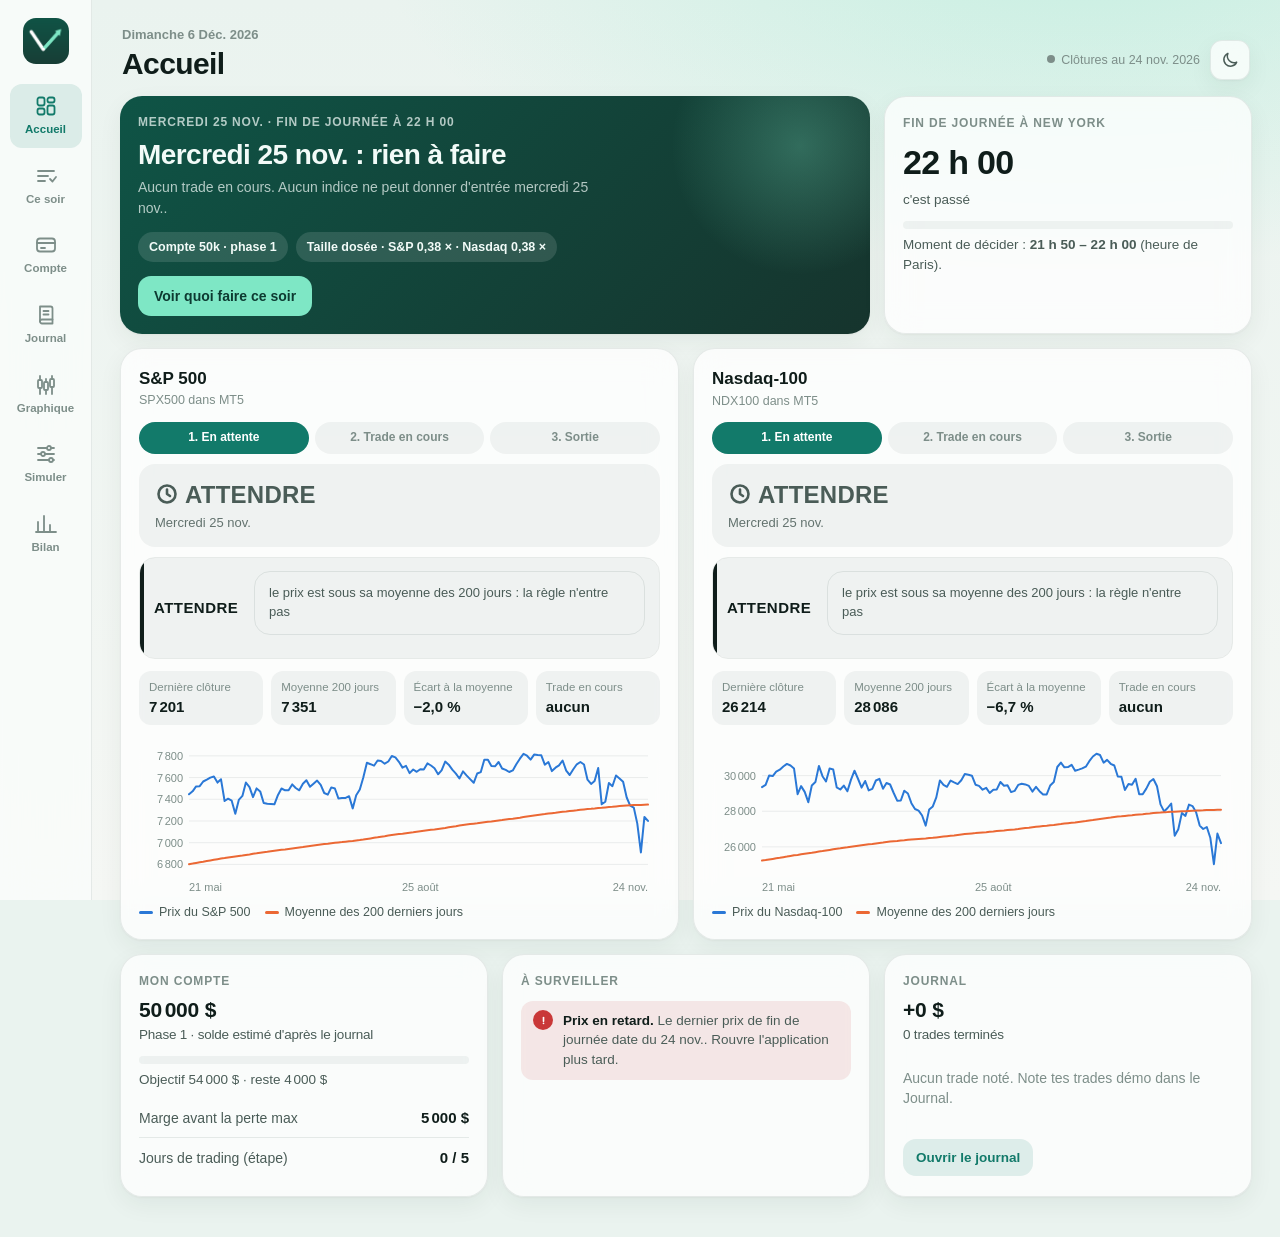
==== commit a87f6fad: "Triade et Repli : consignes MT5 pour le téléphone L'utilisateur passe ses ordres uniquement dans l'a" ====
--- a/repli/index.html
+++ b/repli/index.html
@@ -13,7 +13,7 @@
 <link rel="manifest" href="manifest.webmanifest">
 <link rel="apple-touch-icon" href="icons/apple-touch-icon.png">
 <link rel="icon" href="icons/icon-192.png">
-<link rel="stylesheet" href="app.css?v=202611131211">
+<link rel="stylesheet" href="app.css?v=202611242325">
 <script>try{var t=JSON.parse(localStorage.getItem("repli:theme"));if(t==="light"||t==="dark")document.documentElement.dataset.theme=t;}catch(e){}</script>
 </head>
 <body>
@@ -280,6 +280,6 @@
   <div class="sheet-bg" data-close></div>
   <div class="sheet" role="dialog" aria-modal="true" aria-label="Détail"><button class="sheet-x" data-close aria-label="Fermer">×</button><div id="sheet-body"></div></div>
 </div>
-<script src="app.js?v=202611131211"></script>
+<script src="app.js?v=202611242325"></script>
 </body>
 </html>
